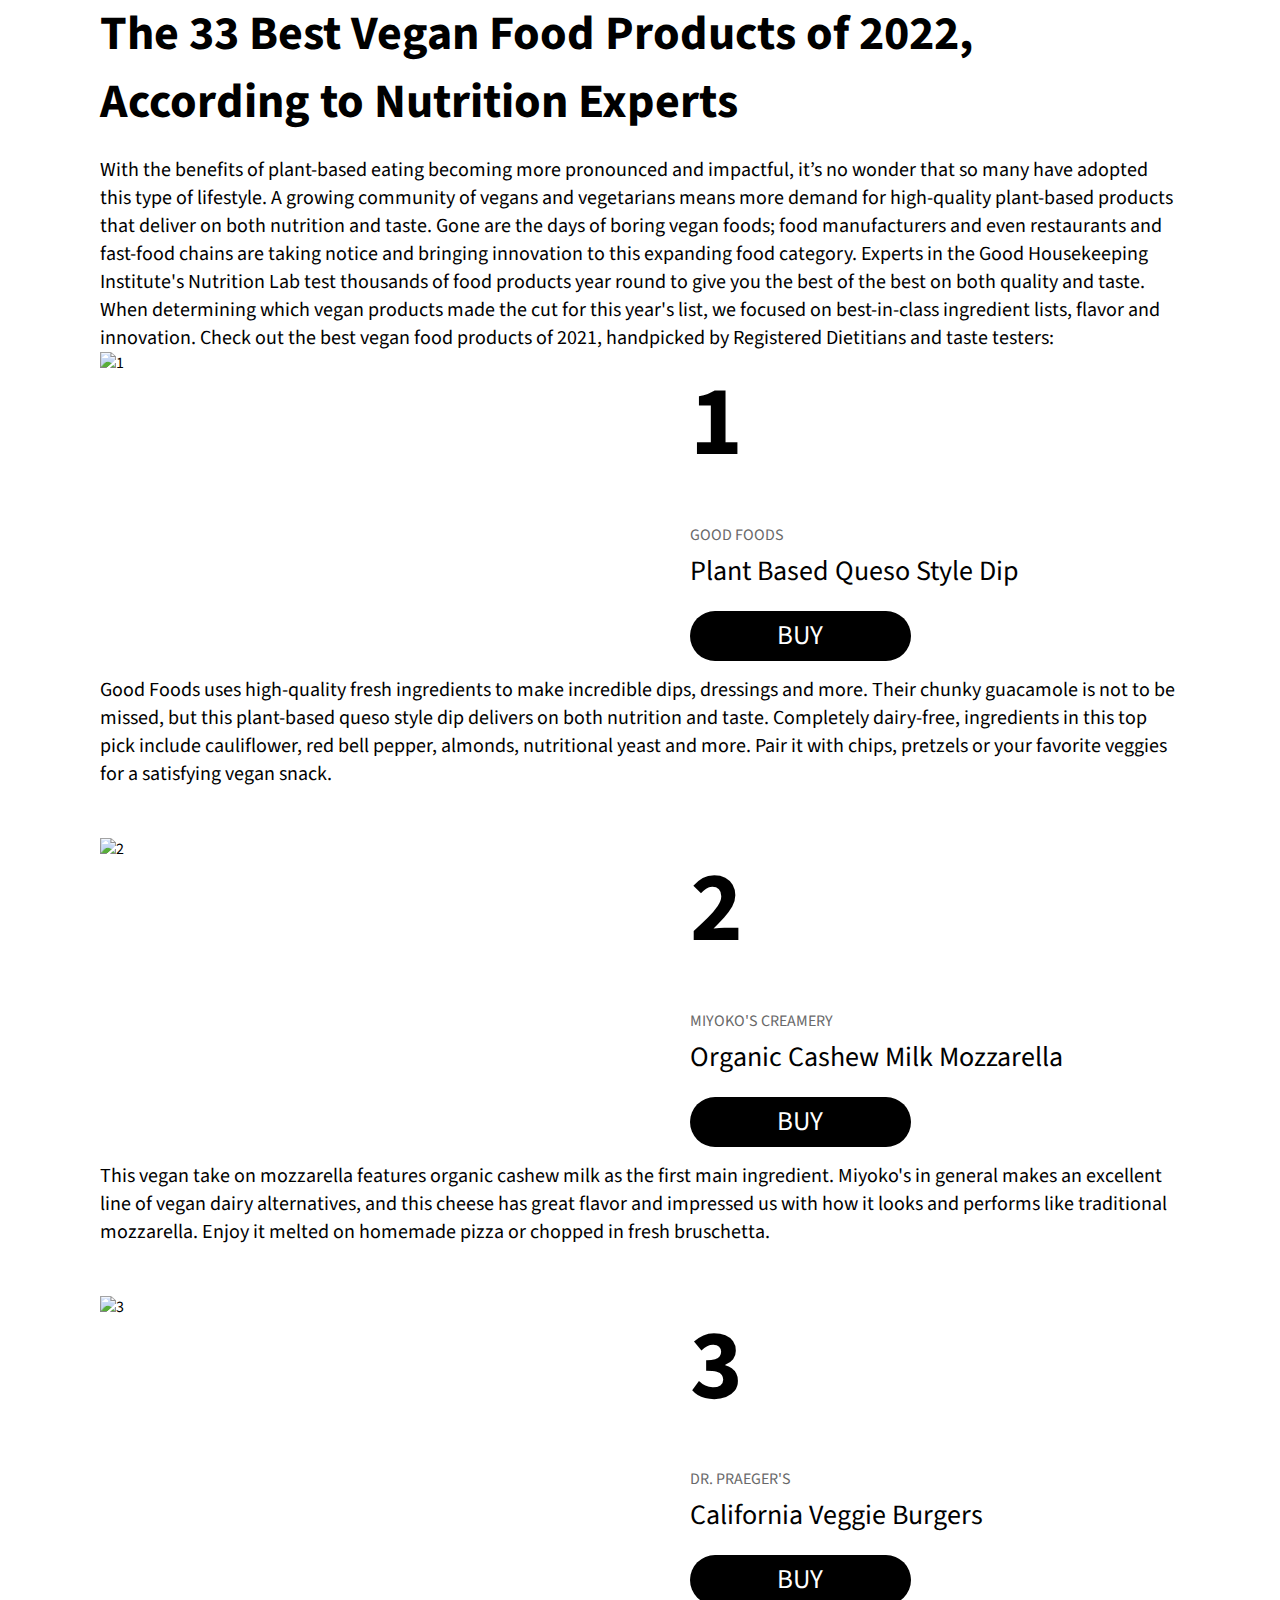
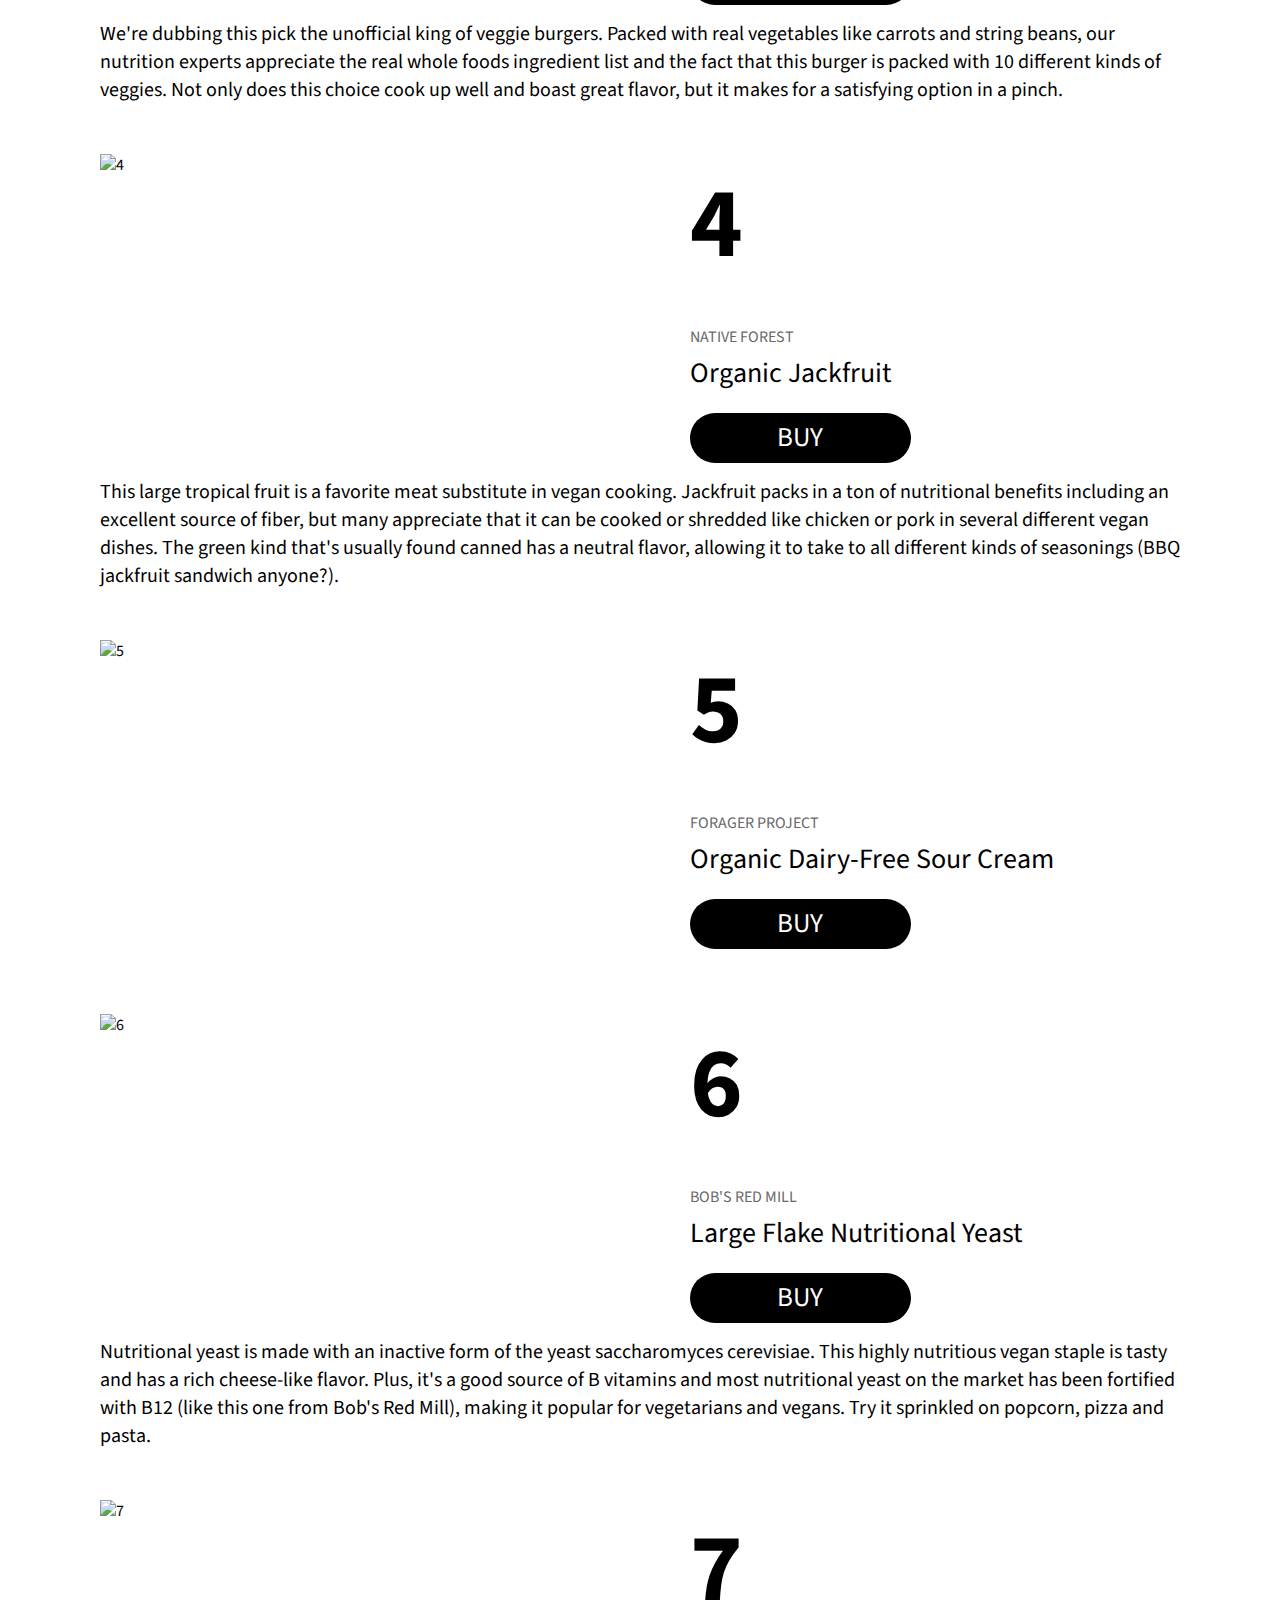
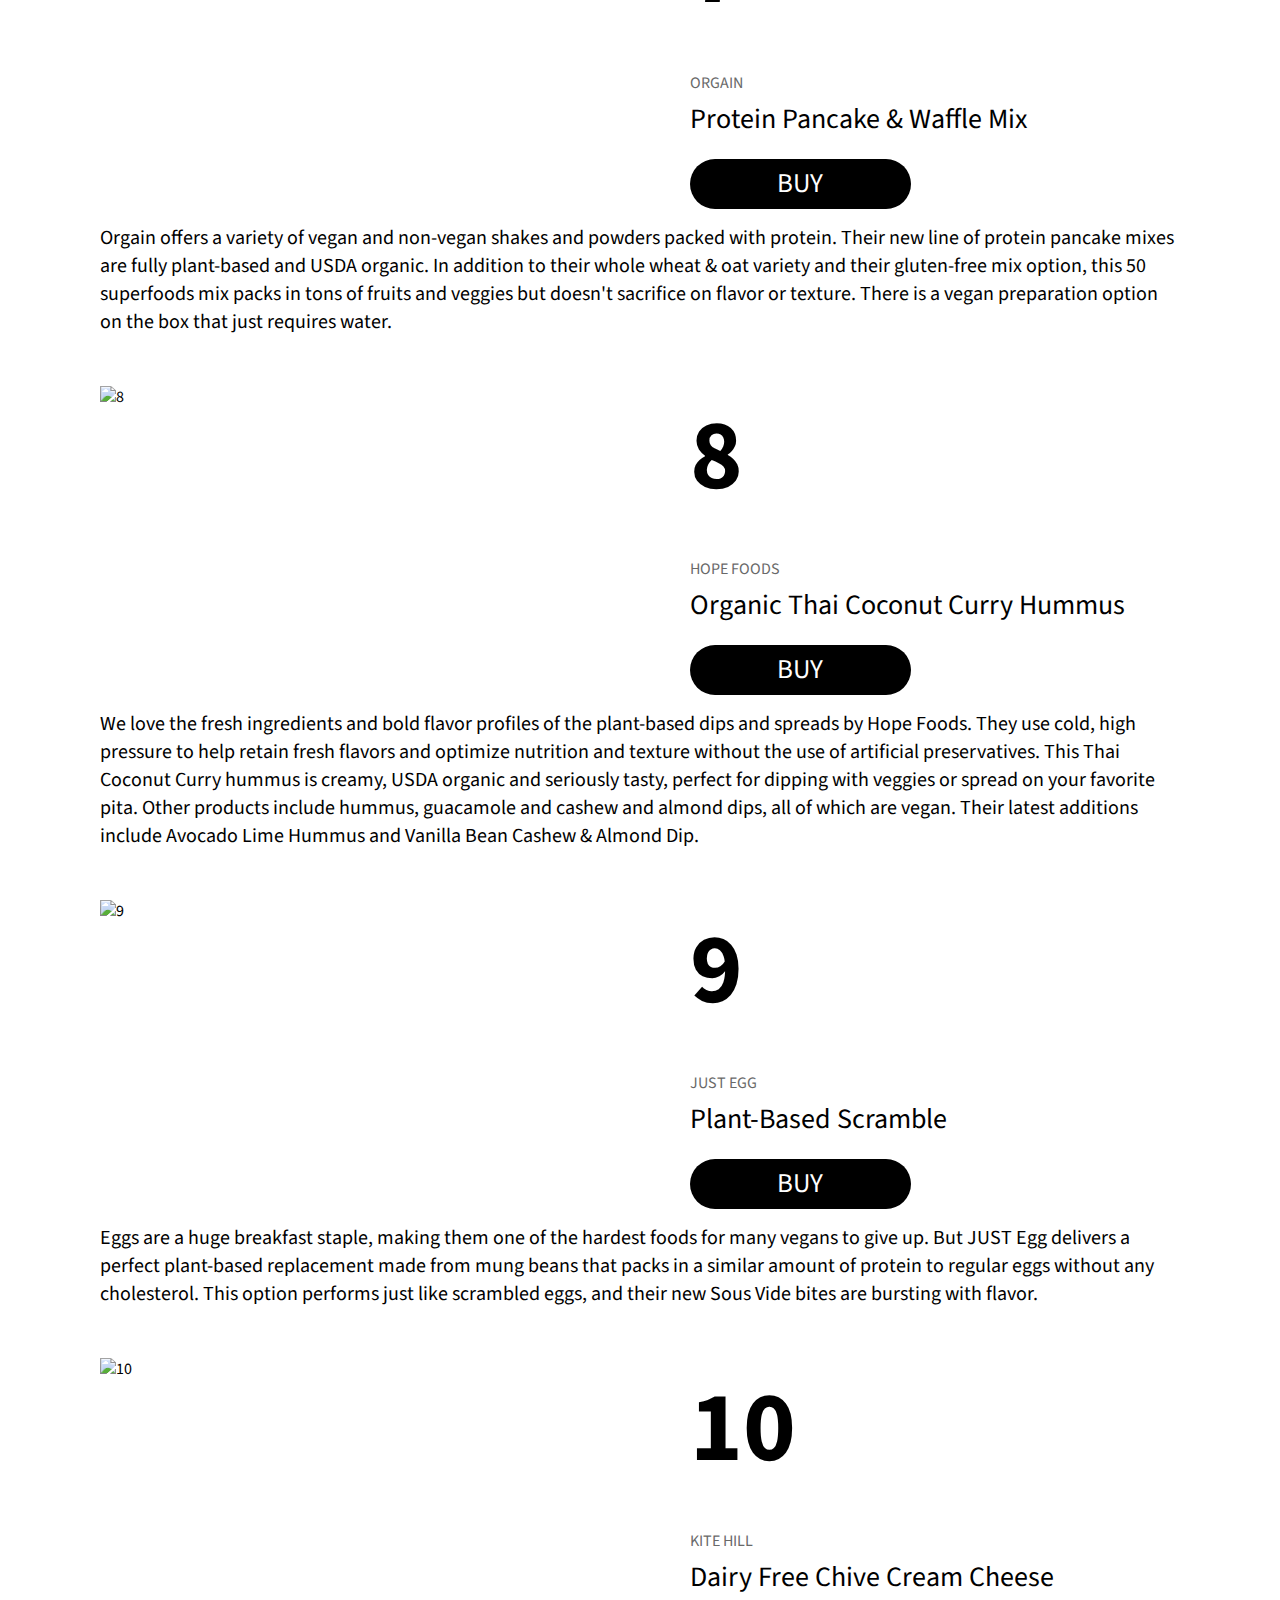
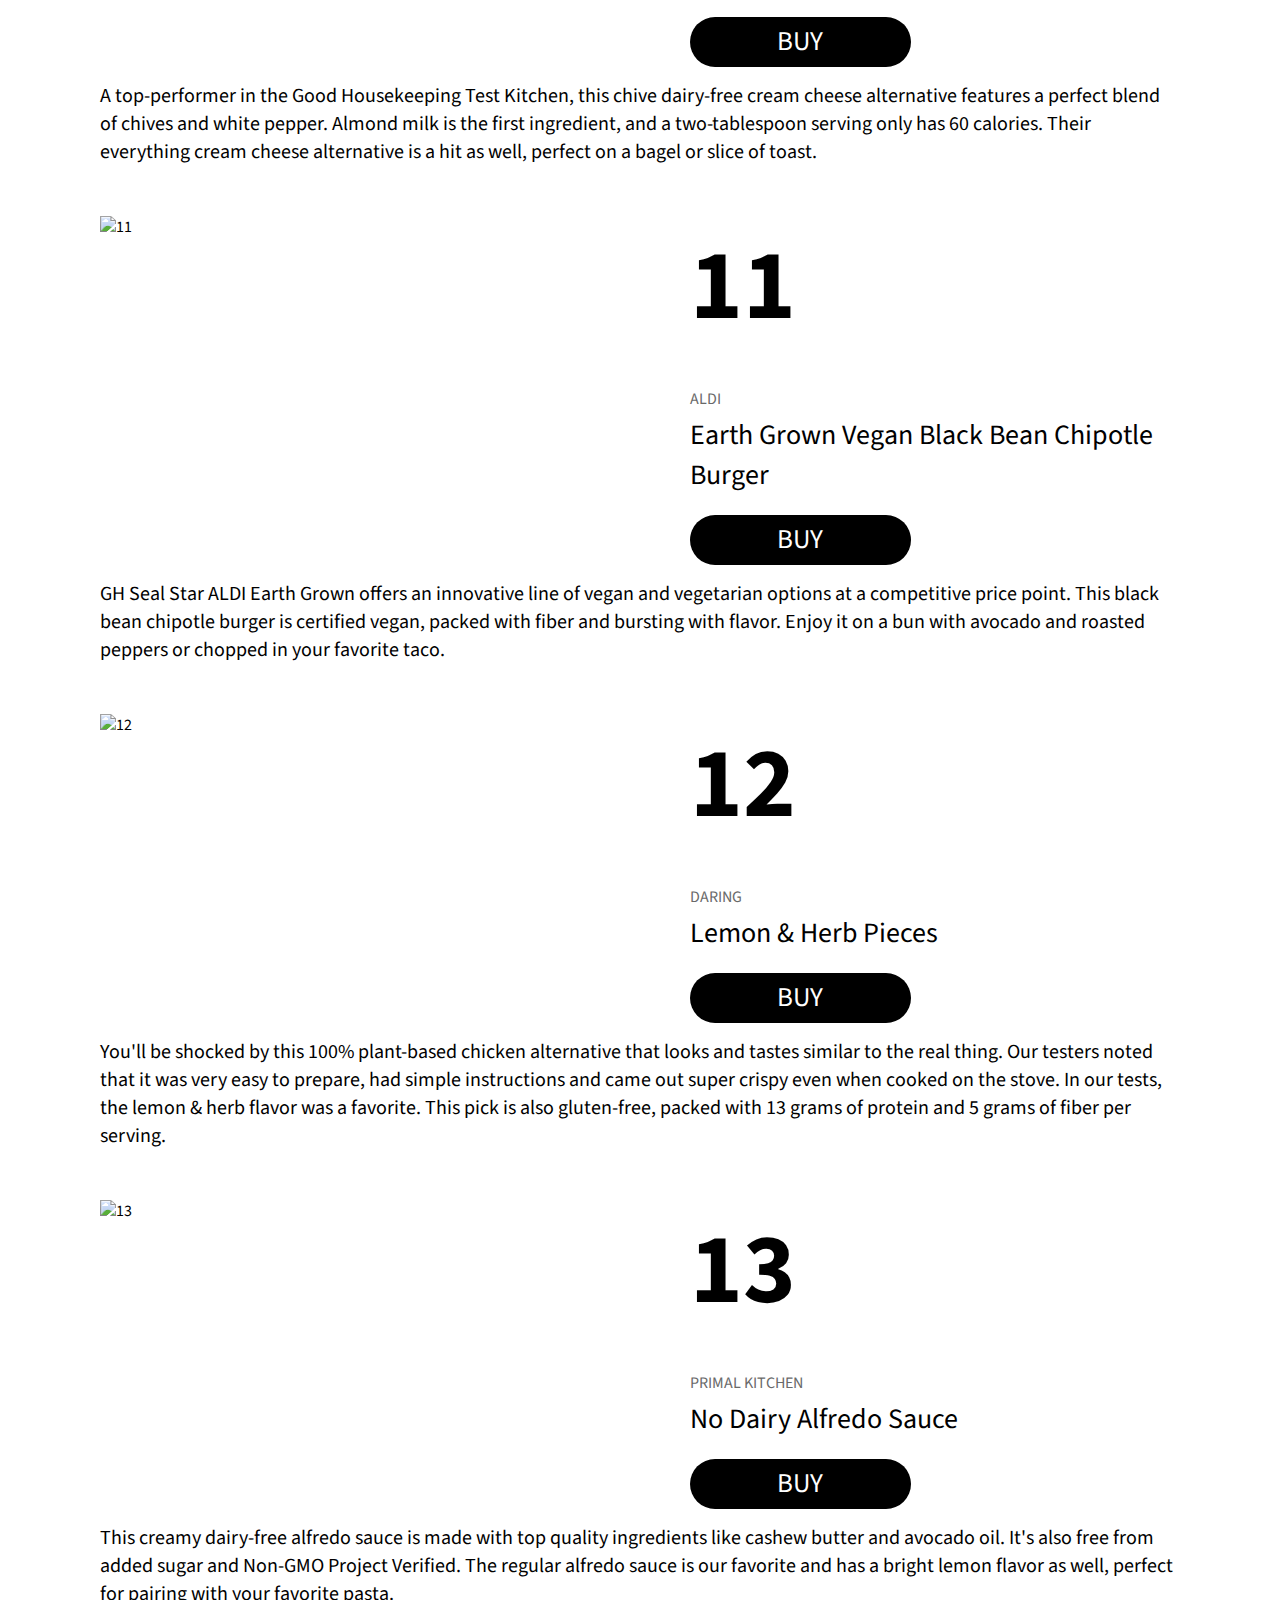
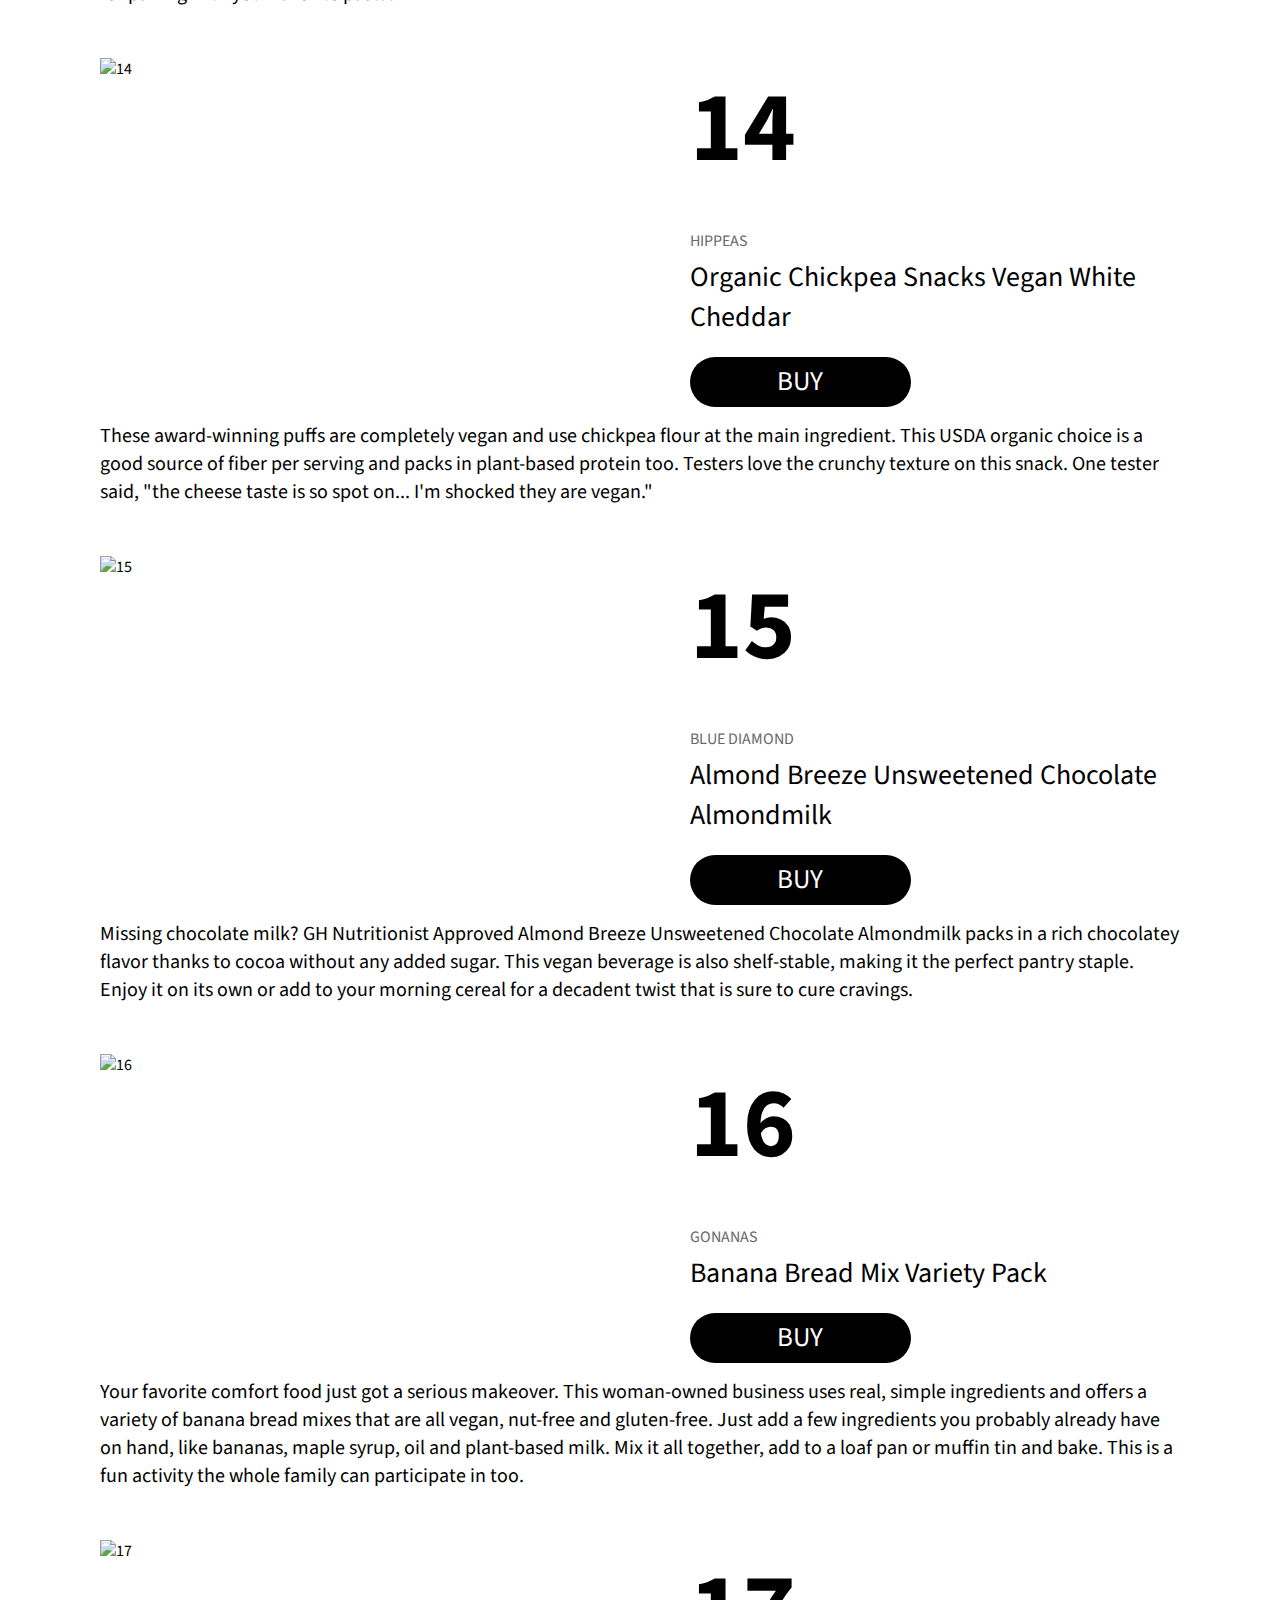
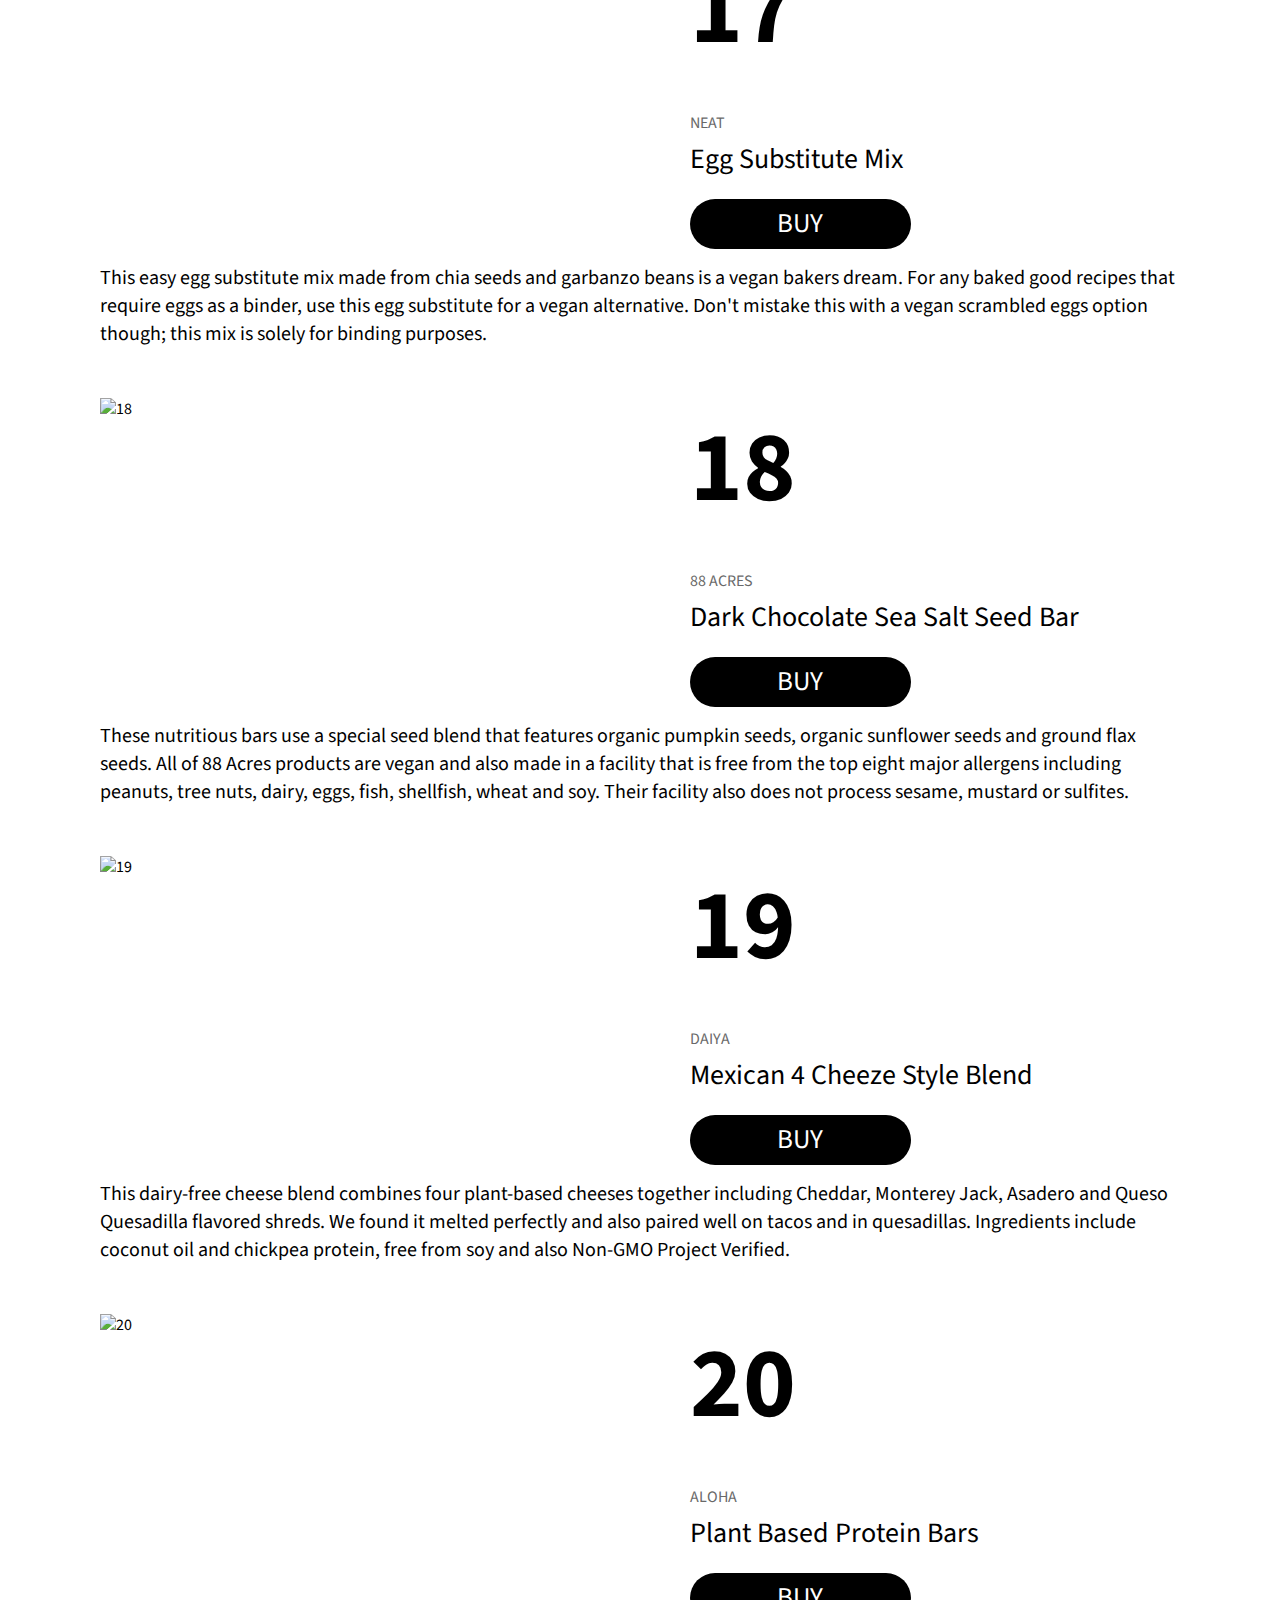
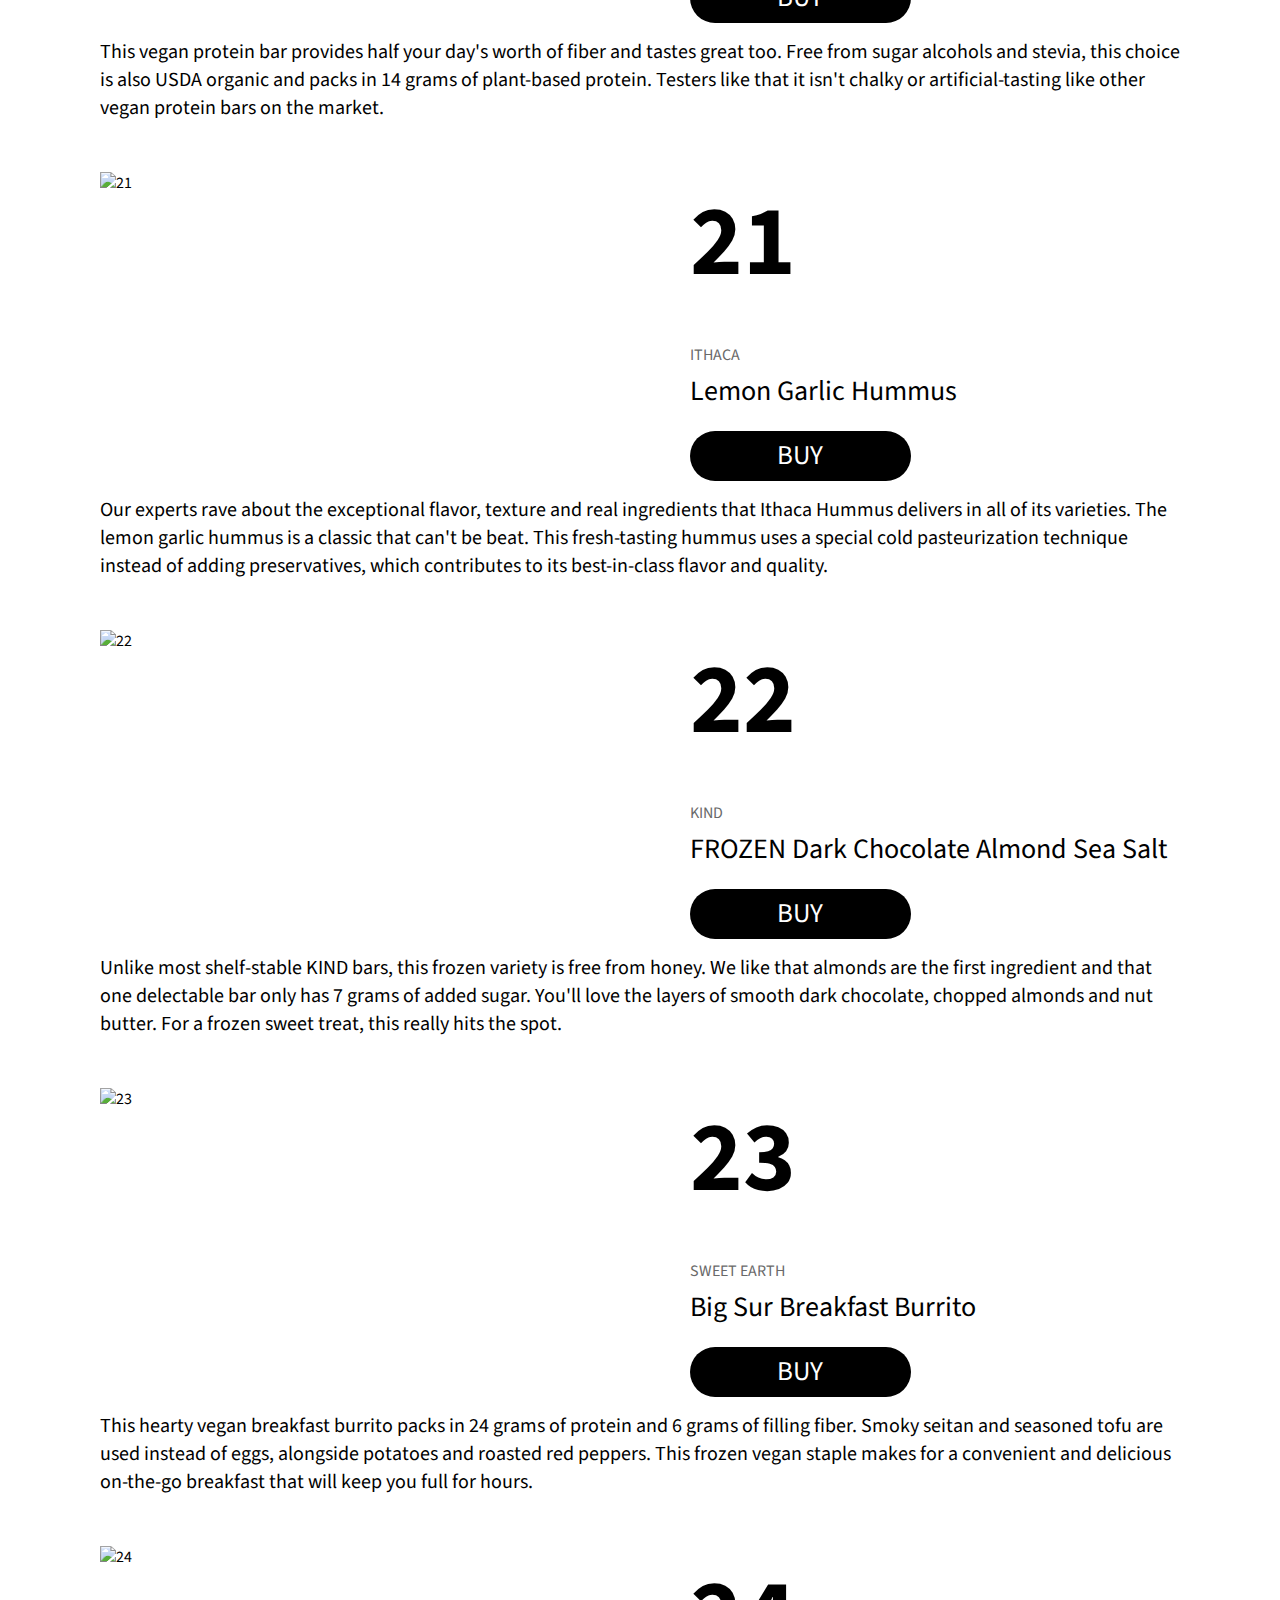
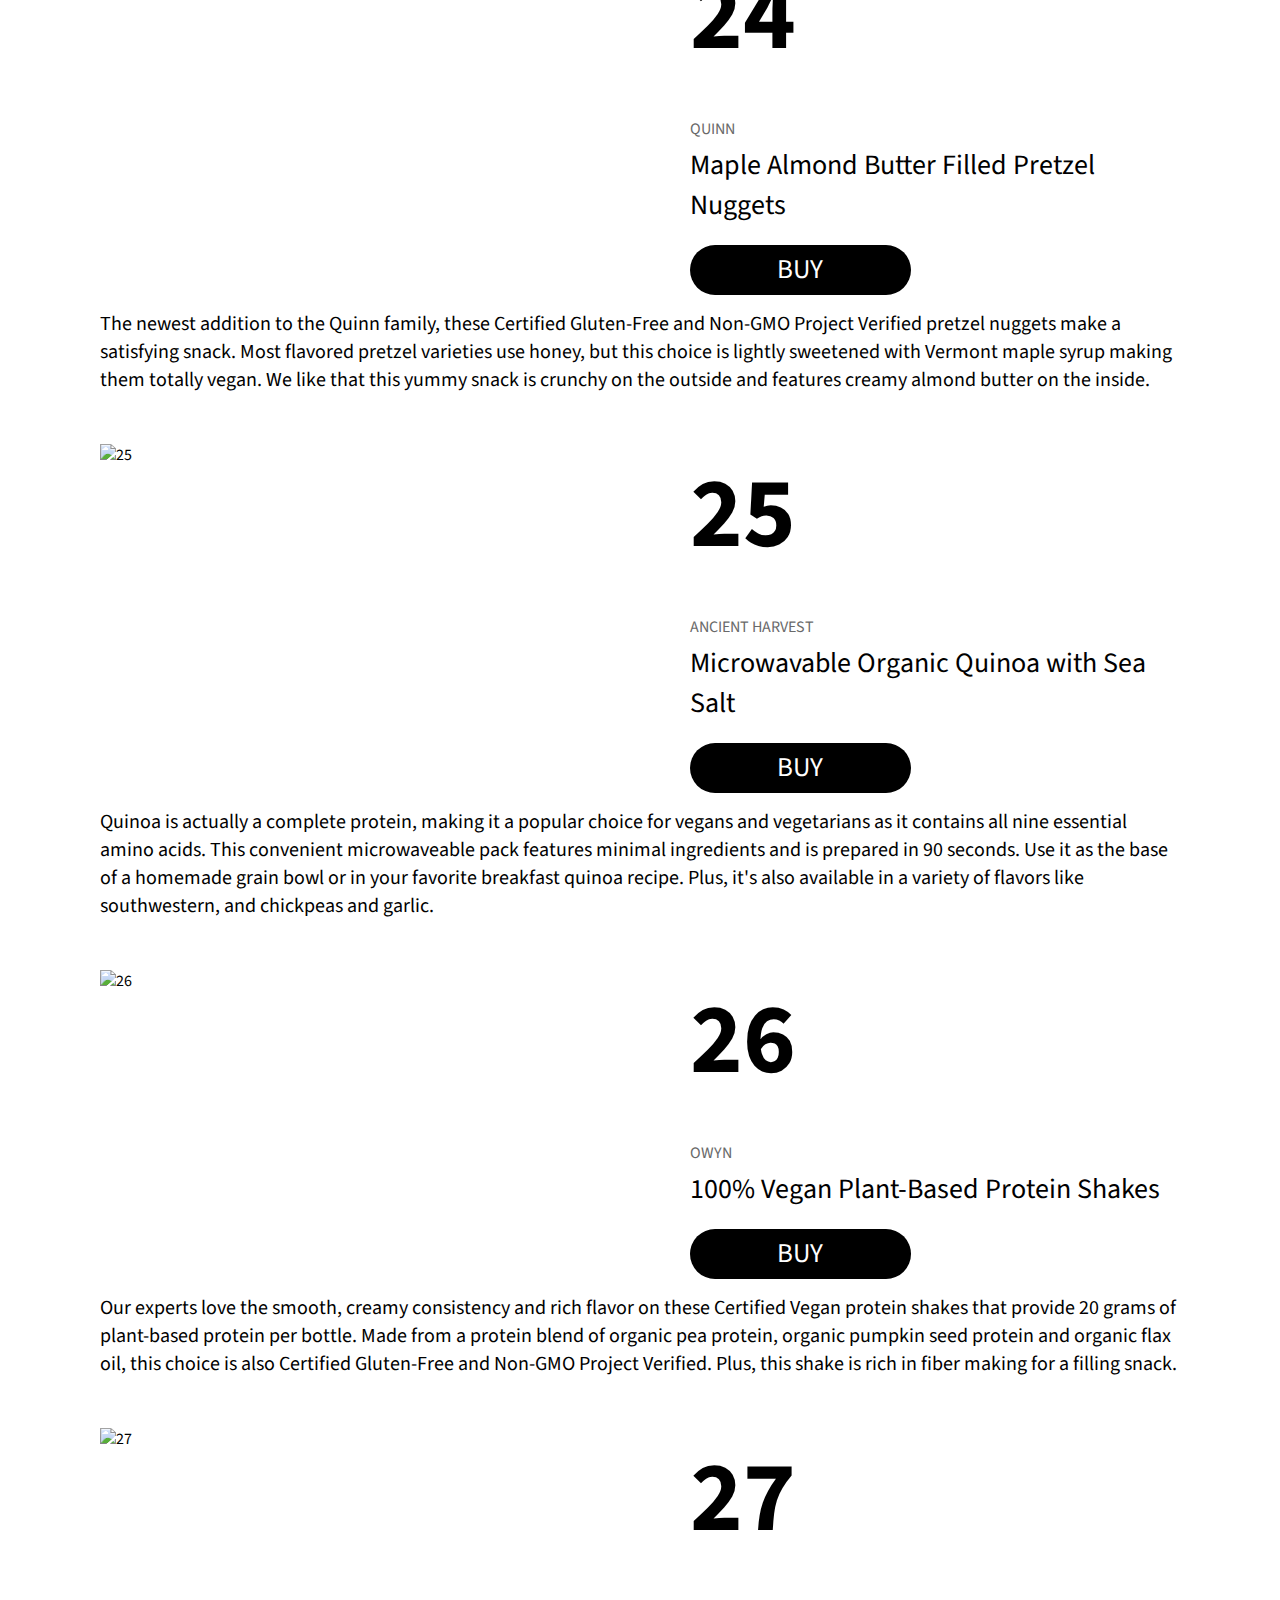
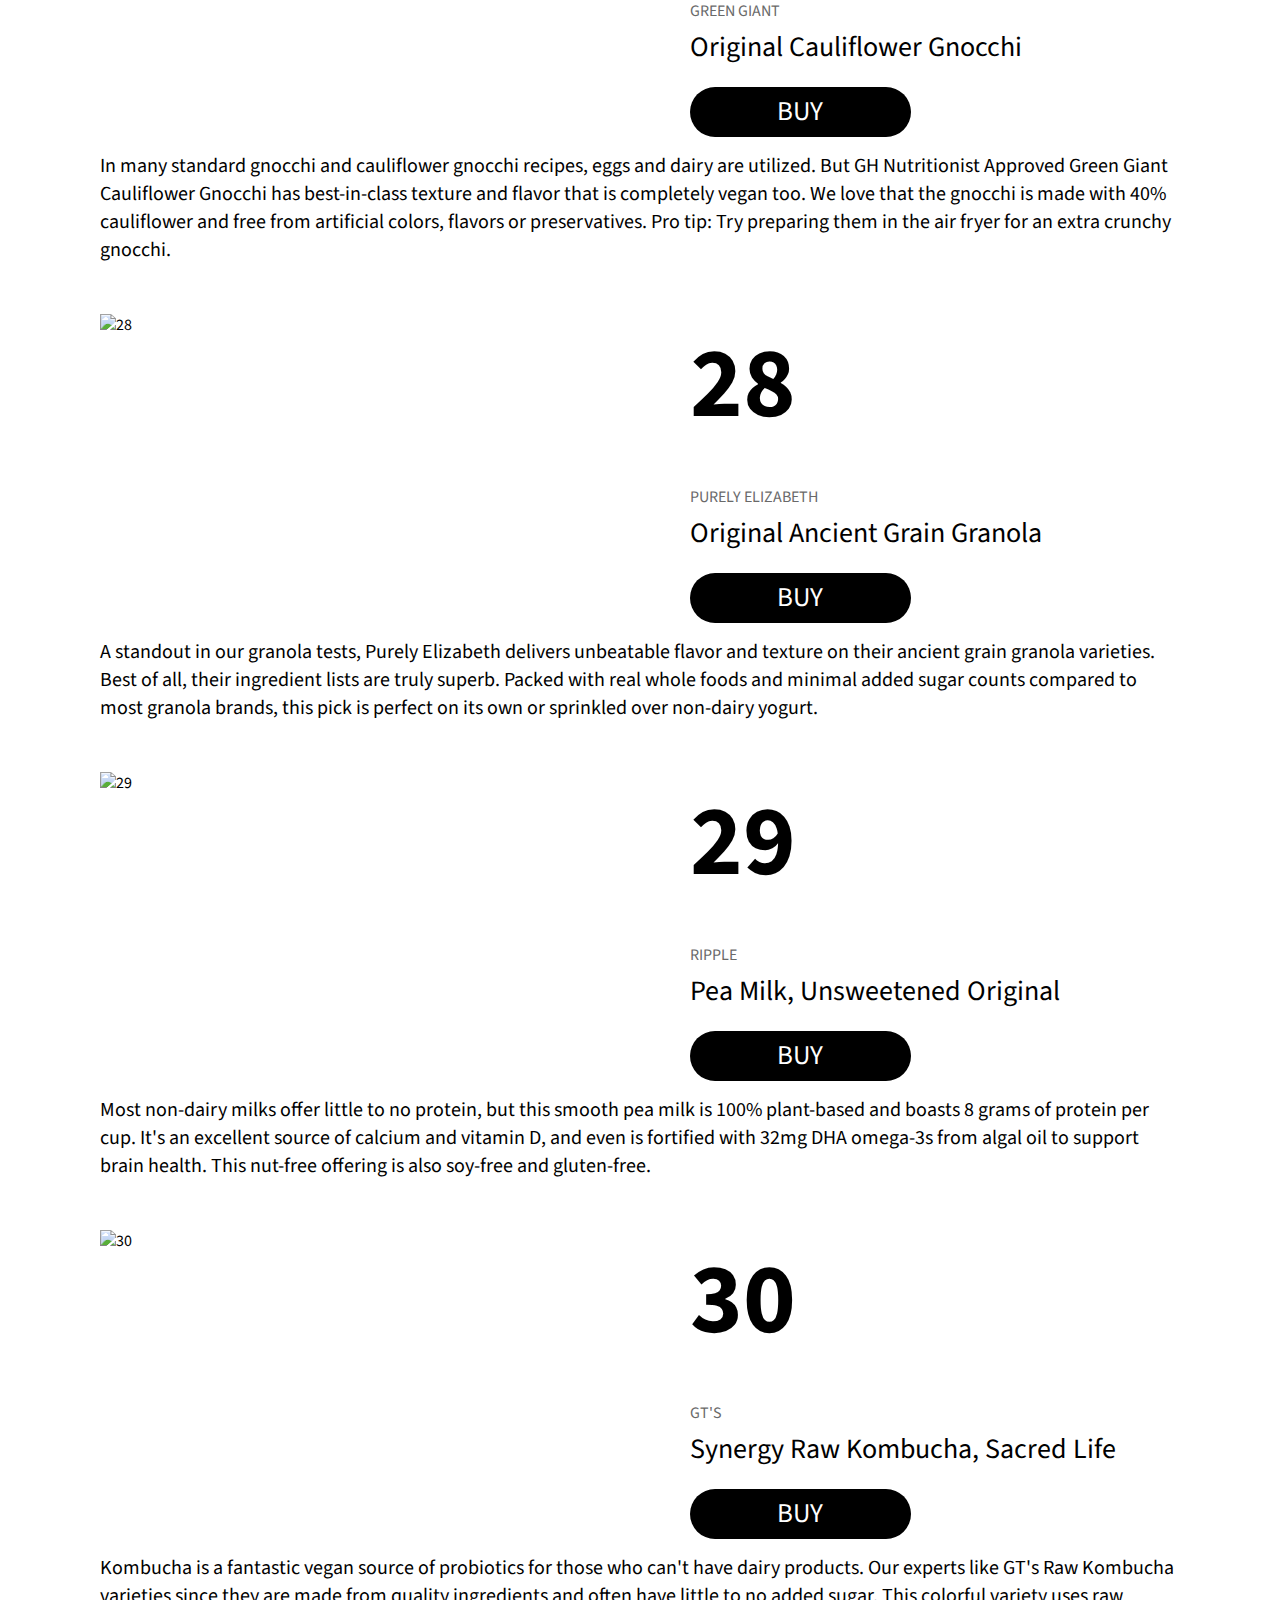
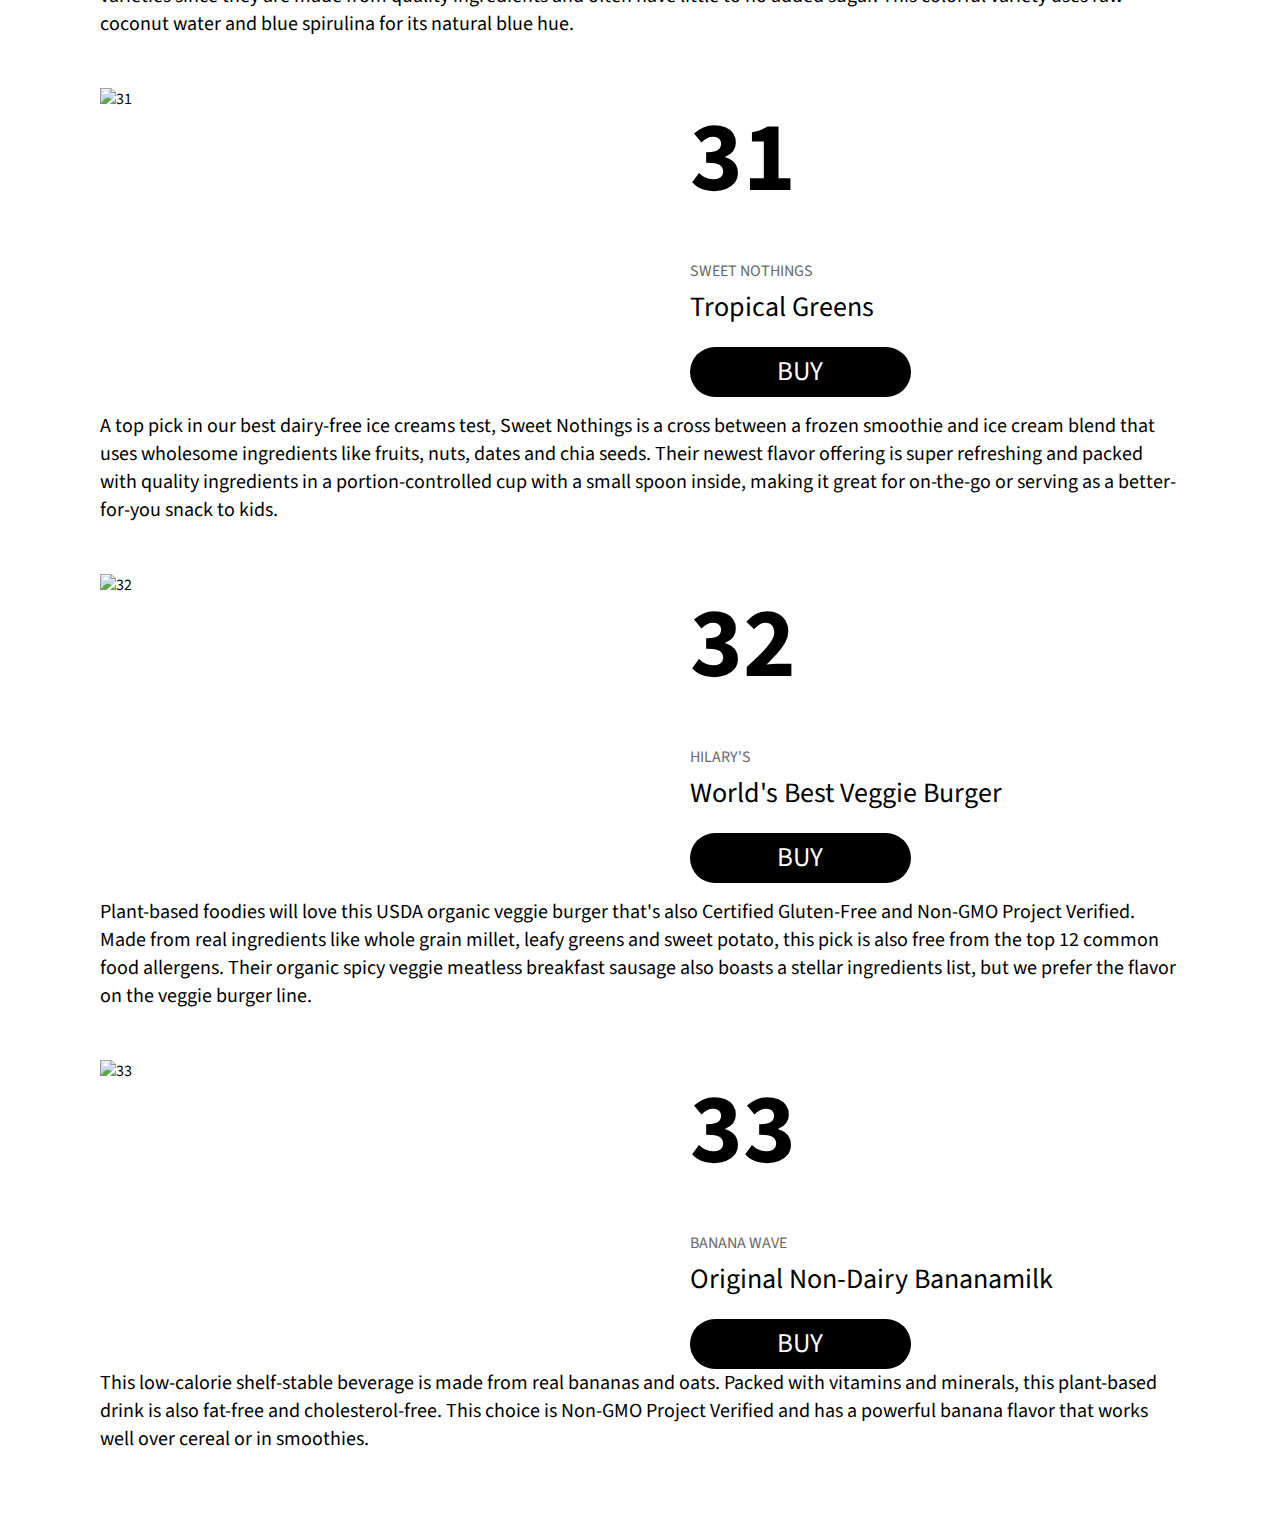
==== index.html @ 449fad14 "Add files via upload" ====
<!DOCTYPE html>
<html lang="en">
<head>
    <meta charset="UTF-8">
    <title>33 Best Vegan Food Products</title>
    <link rel="stylesheet" href="style.css">
</head>
<body>
<div class="wrapper">
    <h1 class="header">The 33 Best Vegan Food Products of 2022, According to Nutrition Experts</h1>
    <p class="introduction">With the benefits of plant-based eating becoming more pronounced and impactful, it’s no wonder that so many have adopted this type of lifestyle. A growing community of vegans and vegetarians means more demand for high-quality plant-based products that deliver on both nutrition and taste. Gone are the days of boring vegan foods; food manufacturers and even restaurants and fast-food chains are taking notice and bringing innovation to this expanding food category. Experts in the Good Housekeeping Institute's Nutrition Lab test thousands of food products year round to give you the best of the best on both quality and taste. When determining which vegan products made the cut for this year's list, we focused on best-in-class ingredient lists, flavor and innovation. Check out the best vegan food products of 2021, handpicked by Registered Dietitians and taste testers:</p>
    <div class="product_card">
        <div class="basic_info">
            <img src="img/1.jpg" alt="1" class="product_img">
            <div class="product_text"><div class="product_num">1</div>
            <div class="product_manufacturer">GOOD FOODS</div>
            <div class="product_name">Plant Based Queso Style Dip</div>
            <div class="buy_product_button">Buy</div>
            </div>
            </div>
        <div class="product_description">Good Foods uses high-quality fresh ingredients to make incredible dips, dressings and more. Their chunky guacamole is not to be missed, but this plant-based queso style dip delivers on both nutrition and taste. Completely dairy-free, ingredients in this top pick include cauliflower, red bell pepper, almonds, nutritional yeast and more. Pair it with chips, pretzels or your favorite veggies for a satisfying vegan snack.</div>
    </div>
    <div class="product_card">
        <div class="basic_info">
            <img src="img/2.png" alt="2" class="product_img">
            <div class="product_text"><div class="product_num">2</div>
                <div class="product_manufacturer">MIYOKO'S CREAMERY</div>
            <div class="product_name">Organic Cashew Milk Mozzarella</div>
            <div class="buy_product_button">BUY</div>
            </div>
            </div>
        <div class="product_description">This vegan take on mozzarella features organic cashew milk as the first main ingredient. Miyoko's in general makes an excellent line of vegan dairy alternatives, and this cheese has great flavor and impressed us with how it looks and performs like traditional mozzarella. Enjoy it melted on homemade pizza or chopped in fresh bruschetta. </div>
    </div>
    <div class="product_card">
        <div class="basic_info">
            <img src="img/3.jpg" alt="3" class="product_img">
            <div class="product_text"><div class="product_num">3</div>
            <div class="product_manufacturer">DR. PRAEGER'S</div>
            <div class="product_name">California Veggie Burgers</div>
            <div class="buy_product_button">buy</div>
            </div>
            </div>
        <div class="product_description">We're dubbing this pick the unofficial king of veggie burgers. Packed with real vegetables like carrots and string beans, our nutrition experts appreciate the real whole foods ingredient list and the fact that this burger is packed with 10 different kinds of veggies. Not only does this choice cook up well and boast great flavor, but it makes for a satisfying option in a pinch.</div>
    </div>
    <div class="product_card">
        <div class="basic_info">
            <img src="img/4.png" alt="4" class="product_img">
            <div class="product_text"><div class="product_num">4</div>
            <div class="product_manufacturer">NATIVE FOREST</div>
            <div class="product_name">Organic Jackfruit</div>
            <div class="buy_product_button">buy</div>
            </div>
            </div>
        <div class="product_description">This large tropical fruit is a favorite meat substitute in vegan cooking. Jackfruit packs in a ton of nutritional benefits including an excellent source of fiber, but many appreciate that it can be cooked or shredded like chicken or pork in several different vegan dishes. The green kind that's usually found canned has a neutral flavor, allowing it to take to all different kinds of seasonings (BBQ jackfruit sandwich anyone?).</div>
    </div>
    <div class="product_card">
        <div class="basic_info">
            <img src="img/5.jpg" alt="5" class="product_img">
            <div class="product_text"><div class="product_num">5</div>
            <div class="product_manufacturer">FORAGER PROJECT</div>
            <div class="product_name">Organic Dairy-Free Sour Cream</div>
            <div class="buy_product_button">buy</div>
            </div>
            </div>
        <div class="product_description"></div>
    </div>
    <div class="product_card">
        <div class="basic_info">
            <img src="img/6.jpg" alt="6" class="product_img">
            <div class="product_text"><div class="product_num">6</div>
            <div class="product_manufacturer">BOB'S RED MILL</div>
            <div class="product_name">Large Flake Nutritional Yeast</div>
            <div class="buy_product_button">buy</div>
            </div>
            </div>
        <div class="product_description">Nutritional yeast is made with an inactive form of the yeast saccharomyces cerevisiae. This highly nutritious vegan staple is tasty and has a rich cheese-like flavor. Plus, it's a good source of B vitamins and most nutritional yeast on the market has been fortified with B12 (like this one from Bob's Red Mill), making it popular for vegetarians and vegans. Try it sprinkled on popcorn, pizza and pasta.

        </div>
    </div>
    <div class="product_card">
        <div class="basic_info">
            <img src="img/7.jpg" alt="7" class="product_img">
            <div class="product_text"><div class="product_num">7</div>
            <div class="product_manufacturer">ORGAIN</div>
            <div class="product_name">Protein Pancake & Waffle Mix</div>
            <div class="buy_product_button">buy</div>
            </div>
            </div>
        <div class="product_description">Orgain offers a variety of vegan and non-vegan shakes and powders packed with protein. Their new line of protein pancake mixes are fully plant-based and USDA organic. In addition to their whole wheat & oat variety and their gluten-free mix option, this 50 superfoods mix packs in tons of fruits and veggies but doesn't sacrifice on flavor or texture. There is a vegan preparation option on the box that just requires water.
        </div>
    </div>
    <div class="product_card">
        <div class="basic_info">
            <img src="img/8.jpg" alt="8" class="product_img">
            <div class="product_text"><div class="product_num">8</div>
            <div class="product_manufacturer">HOPE FOODS</div>
            <div class="product_name">Organic Thai Coconut Curry Hummus</div>
            <div class="buy_product_button">buy</div>
            </div>
            </div>
        <div class="product_description">We love the fresh ingredients and bold flavor profiles of the plant-based dips and spreads by Hope Foods. They use cold, high pressure to help retain fresh flavors and optimize nutrition and texture without the use of artificial preservatives. This Thai Coconut Curry hummus is creamy, USDA organic and seriously tasty, perfect for dipping with veggies or spread on your favorite pita. Other products include hummus, guacamole and cashew and almond dips, all of which are vegan. Their latest additions include Avocado Lime Hummus and Vanilla Bean Cashew & Almond Dip.
        </div>
    </div>
    <div class="product_card">
        <div class="basic_info">
            <img src="img/9.png" alt="9" class="product_img">
            <div class="product_text"><div class="product_num">9</div>
            <div class="product_manufacturer">JUST EGG</div>
            <div class="product_name">Plant-Based Scramble</div>
            <div class="buy_product_button">buy</div>
            </div>
            </div>
        <div class="product_description">Eggs are a huge breakfast staple, making them one of the hardest foods for many vegans to give up. But JUST Egg delivers a perfect plant-based replacement made from mung beans that packs in a similar amount of protein to regular eggs without any cholesterol. This option performs just like scrambled eggs, and their new Sous Vide bites are bursting with flavor.
        </div>
    </div>
    <div class="product_card">
        <div class="basic_info">
            <img src="img/10.png" alt="10" class="product_img">
            <div class="product_text"><div class="product_num">10</div>
            <div class="product_manufacturer">KITE HILL</div>
            <div class="product_name">Dairy Free Chive Cream Cheese</div>
            <div class="buy_product_button">buy</div>
            </div>
            </div>
        <div class="product_description">A top-performer in the Good Housekeeping Test Kitchen, this chive dairy-free cream cheese alternative features a perfect blend of chives and white pepper. Almond milk is the first ingredient, and a two-tablespoon serving only has 60 calories. Their everything cream cheese alternative is a hit as well, perfect on a bagel or slice of toast.
        </div>
    </div>
    <div class="product_card">
        <div class="basic_info">
            <img src="img/11.png" alt="11" class="product_img">
            <div class="product_text"><div class="product_num">11</div>
            <div class="product_manufacturer">ALDI</div>
            <div class="product_name">Earth Grown Vegan Black Bean Chipotle Burger</div>
            <div class="buy_product_button">buy</div>
            </div>
            </div>
        <div class="product_description">GH Seal Star ALDI Earth Grown offers an innovative line of vegan and vegetarian options at a competitive price point. This black bean chipotle burger is certified vegan, packed with fiber and bursting with flavor. Enjoy it on a bun with avocado and roasted peppers or chopped in your favorite taco.
        </div>
    </div>
    <div class="product_card">
        <div class="basic_info">
            <img src="img/12.jpg" alt="12" class="product_img">
            <div class="product_text"><div class="product_num">12</div>
            <div class="product_manufacturer">DARING</div>
            <div class="product_name">Lemon & Herb Pieces</div>
            <div class="buy_product_button">buy</div>
            </div>
            </div>
        <div class="product_description">You'll be shocked by this 100% plant-based chicken alternative that looks and tastes similar to the real thing. Our testers noted that it was very easy to prepare, had simple instructions and came out super crispy even when cooked on the stove. In our tests, the lemon & herb flavor was a favorite. This pick is also gluten-free, packed with 13 grams of protein and 5 grams of fiber per serving.
        </div>
    </div>
    <div class="product_card">
        <div class="basic_info">
            <img src="img/13.png" alt="13" class="product_img">
            <div class="product_text"><div class="product_num">13</div>
            <div class="product_manufacturer">PRIMAL KITCHEN</div>
            <div class="product_name">No Dairy Alfredo Sauce</div>
            <div class="buy_product_button">buy</div>
            </div>
            </div>
        <div class="product_description">This creamy dairy-free alfredo sauce is made with top quality ingredients like cashew butter and avocado oil. It's also free from added sugar and Non-GMO Project Verified. The regular alfredo sauce is our favorite and has a bright lemon flavor as well, perfect for pairing with your favorite pasta.
        </div>
    </div>
    <div class="product_card">
        <div class="basic_info">
            <img src="img/14.jpg" alt="14" class="product_img">
            <div class="product_text"><div class="product_num">14</div>
            <div class="product_manufacturer">HIPPEAS</div>
            <div class="product_name">Organic Chickpea Snacks Vegan White Cheddar</div>
            <div class="buy_product_button">buy</div>
            </div>
            </div>
        <div class="product_description">These award-winning puffs are completely vegan and use chickpea flour at the main ingredient. This USDA organic choice is a good source of fiber per serving and packs in plant-based protein too. Testers love the crunchy texture on this snack. One tester said, "the cheese taste is so spot on... I'm shocked they are vegan."
        </div>
    </div>
    <div class="product_card">
        <div class="basic_info">
            <img src="img/15.jpg" alt="15" class="product_img">
            <div class="product_text"><div class="product_num">15</div>
            <div class="product_manufacturer">BLUE DIAMOND</div>
            <div class="product_name">Almond Breeze Unsweetened Chocolate Almondmilk</div>
            <div class="buy_product_button">buy</div>
            </div>
            </div>
        <div class="product_description">Missing chocolate milk? GH Nutritionist Approved Almond Breeze Unsweetened Chocolate Almondmilk packs in a rich chocolatey flavor thanks to cocoa without any added sugar. This vegan beverage is also shelf-stable, making it the perfect pantry staple. Enjoy it on its own or add to your morning cereal for a decadent twist that is sure to cure cravings.
        </div>
    </div>
    <div class="product_card">
        <div class="basic_info">
            <img src="img/16.png" alt="16" class="product_img">
            <div class="product_text"><div class="product_num">16</div>
            <div class="product_manufacturer">GONANAS</div>
            <div class="product_name">Banana Bread Mix Variety Pack</div>
            <div class="buy_product_button">buy</div>
            </div>
            </div>
        <div class="product_description">Your favorite comfort food just got a serious makeover. This woman-owned business uses real, simple ingredients and offers a variety of banana bread mixes that are all vegan, nut-free and gluten-free. Just add a few ingredients you probably already have on hand, like bananas, maple syrup, oil and plant-based milk. Mix it all together, add to a loaf pan or muffin tin and bake. This is a fun activity the whole family can participate in too.
        </div>
    </div>
    <div class="product_card">
        <div class="basic_info">
            <img src="img/17.jpg" alt="17" class="product_img">
            <div class="product_text"><div class="product_num">17</div>
            <div class="product_manufacturer">NEAT</div>
            <div class="product_name">Egg Substitute Mix</div>
            <div class="buy_product_button">buy</div>
            </div>
            </div>
        <div class="product_description">This easy egg substitute mix made from chia seeds and garbanzo beans is a vegan bakers dream. For any baked good recipes that require eggs as a binder, use this egg substitute for a vegan alternative. Don't mistake this with a vegan scrambled eggs option though; this mix is solely for binding purposes.
        </div>
    </div>
    <div class="product_card">
        <div class="basic_info">
            <img src="img/18.jpg" alt="18" class="product_img">
            <div class="product_text"><div class="product_num">18</div>
            <div class="product_manufacturer">88 ACRES</div>
            <div class="product_name">Dark Chocolate Sea Salt Seed Bar</div>
            <div class="buy_product_button">buy</div>
            </div>
            </div>
        <div class="product_description">These nutritious bars use a special seed blend that features organic pumpkin seeds, organic sunflower seeds and ground flax seeds. All of 88 Acres products are vegan and also made in a facility that is free from the top eight major allergens including peanuts, tree nuts, dairy, eggs, fish, shellfish, wheat and soy. Their facility also does not process sesame, mustard or sulfites.
        </div>
    </div>
    <div class="product_card">
        <div class="basic_info">
            <img src="img/19.png" alt="19" class="product_img">
            <div class="product_text"><div class="product_num">19</div>
            <div class="product_manufacturer">DAIYA</div>
            <div class="product_name">Mexican 4 Cheeze Style Blend</div>
            <div class="buy_product_button">buy</div>
            </div>
            </div>
        <div class="product_description">This dairy-free cheese blend combines four plant-based cheeses together including Cheddar, Monterey Jack, Asadero and Queso Quesadilla flavored shreds. We found it melted perfectly and also paired well on tacos and in quesadillas. Ingredients include coconut oil and chickpea protein, free from soy and also Non-GMO Project Verified.
        </div>
    </div>
    <div class="product_card">
        <div class="basic_info">
            <img src="img/20.jpg" alt="20" class="product_img">
            <div class="product_text"><div class="product_num">20</div>
            <div class="product_manufacturer">ALOHA</div>
            <div class="product_name">Plant Based Protein Bars</div>
            <div class="buy_product_button">buy</div>
            </div>
            </div>
        <div class="product_description">This vegan protein bar provides half your day's worth of fiber and tastes great too. Free from sugar alcohols and stevia, this choice is also USDA organic and packs in 14 grams of plant-based protein. Testers like that it isn't chalky or artificial-tasting like other vegan protein bars on the market.
        </div>
    </div>
    <div class="product_card">
        <div class="basic_info">
            <img src="img/21.png" alt="21" class="product_img">
            <div class="product_text"><div class="product_num">21</div>
            <div class="product_manufacturer">ITHACA</div>
            <div class="product_name">Lemon Garlic Hummus</div>
            <div class="buy_product_button">buy</div>
            </div>
            </div>
        <div class="product_description">Our experts rave about the exceptional flavor, texture and real ingredients that Ithaca Hummus delivers in all of its varieties. The lemon garlic hummus is a classic that can't be beat. This fresh-tasting hummus uses a special cold pasteurization technique instead of adding preservatives, which contributes to its best-in-class flavor and quality.
        </div>
    </div>
    <div class="product_card">
        <div class="basic_info">
            <img src="img/22.png" alt="22" class="product_img">
            <div class="product_text"><div class="product_num">22</div>
            <div class="product_manufacturer">KIND</div>
            <div class="product_name">FROZEN Dark Chocolate Almond Sea Salt</div>
            <div class="buy_product_button">buy</div>
            </div>
            </div>
        <div class="product_description">Unlike most shelf-stable KIND bars, this frozen variety is free from honey. We like that almonds are the first ingredient and that one delectable bar only has 7 grams of added sugar. You'll love the layers of smooth dark chocolate, chopped almonds and nut butter. For a frozen sweet treat, this really hits the spot.
        </div>
    </div>
    <div class="product_card">
        <div class="basic_info">
            <img src="img/23.jpg" alt="23" class="product_img">
            <div class="product_text"><div class="product_num">23</div>
            <div class="product_manufacturer">SWEET EARTH</div>
            <div class="product_name">Big Sur Breakfast Burrito</div>
            <div class="buy_product_button">buy</div>
            </div>
            </div>
        <div class="product_description">This hearty vegan breakfast burrito packs in 24 grams of protein and 6 grams of filling fiber. Smoky seitan and seasoned tofu are used instead of eggs, alongside potatoes and roasted red peppers. This frozen vegan staple makes for a convenient and delicious on-the-go breakfast that will keep you full for hours.
        </div>
    </div>
    <div class="product_card">
        <div class="basic_info">
            <img src="img/24.png" alt="24" class="product_img">
            <div class="product_text"><div class="product_num">24</div>
            <div class="product_manufacturer">QUINN</div>
            <div class="product_name">Maple Almond Butter Filled Pretzel Nuggets</div>
            <div class="buy_product_button">buy</div>
            </div>
            </div>
        <div class="product_description">The newest addition to the Quinn family, these Certified Gluten-Free and Non-GMO Project Verified pretzel nuggets make a satisfying snack. Most flavored pretzel varieties use honey, but this choice is lightly sweetened with Vermont maple syrup making them totally vegan. We like that this yummy snack is crunchy on the outside and features creamy almond butter on the inside.
        </div>
    </div>
    <div class="product_card">
        <div class="basic_info">
            <img src="img/25.png" alt="25" class="product_img">
            <div class="product_text"><div class="product_num">25</div>
            <div class="product_manufacturer">ANCIENT HARVEST</div>
            <div class="product_name">Microwavable Organic Quinoa with Sea Salt</div>
            <div class="buy_product_button">buy</div>
            </div>
            </div>
        <div class="product_description">Quinoa is actually a complete protein, making it a popular choice for vegans and vegetarians as it contains all nine essential amino acids. This convenient microwaveable pack features minimal ingredients and is prepared in 90 seconds. Use it as the base of a homemade grain bowl or in your favorite breakfast quinoa recipe. Plus, it's also available in a variety of flavors like southwestern, and chickpeas and garlic.
        </div>
    </div>
    <div class="product_card">
        <div class="basic_info">
            <img src="img/26.jpg" alt="26" class="product_img">
            <div class="product_text"><div class="product_num">26</div>
            <div class="product_manufacturer">OWYN</div>
            <div class="product_name">100% Vegan Plant-Based Protein Shakes</div>
            <div class="buy_product_button">buy</div>
            </div>
            </div>
        <div class="product_description">Our experts love the smooth, creamy consistency and rich flavor on these Certified Vegan protein shakes that provide 20 grams of plant-based protein per bottle. Made from a protein blend of organic pea protein, organic pumpkin seed protein and organic flax oil, this choice is also Certified Gluten-Free and Non-GMO Project Verified. Plus, this shake is rich in fiber making for a filling snack.
        </div>
    </div>
    <div class="product_card">
        <div class="basic_info">
            <img src="img/27.jpg" alt="27" class="product_img">
            <div class="product_text"><div class="product_num">27</div>
            <div class="product_manufacturer">GREEN GIANT</div>
            <div class="product_name">Original Cauliflower Gnocchi</div>
            <div class="buy_product_button">buy</div>
            </div>
            </div>
        <div class="product_description">In many standard gnocchi and cauliflower gnocchi recipes, eggs and dairy are utilized. But GH Nutritionist Approved Green Giant Cauliflower Gnocchi has best-in-class texture and flavor that is completely vegan too. We love that the gnocchi is made with 40% cauliflower and free from artificial colors, flavors or preservatives. Pro tip: Try preparing them in the air fryer for an extra crunchy gnocchi.
        </div>
    </div>
    <div class="product_card">
        <div class="basic_info">
            <img src="img/28.jpg" alt="28" class="product_img">
            <div class="product_text"><div class="product_num">28</div>
            <div class="product_manufacturer">PURELY ELIZABETH</div>
            <div class="product_name">Original Ancient Grain Granola</div>
            <div class="buy_product_button">buy</div>
            </div>
            </div>
        <div class="product_description">A standout in our granola tests, Purely Elizabeth delivers unbeatable flavor and texture on their ancient grain granola varieties. Best of all, their ingredient lists are truly superb. Packed with real whole foods and minimal added sugar counts compared to most granola brands, this pick is perfect on its own or sprinkled over non-dairy yogurt.
        </div>
    </div>
    <div class="product_card">
        <div class="basic_info">
            <img src="img/29.jpg" alt="29" class="product_img">
            <div class="product_text"><div class="product_num">29</div>
            <div class="product_manufacturer">RIPPLE</div>
            <div class="product_name">Pea Milk, Unsweetened Original</div>
            <div class="buy_product_button">buy</div>
            </div>
            </div>
        <div class="product_description">Most non-dairy milks offer little to no protein, but this smooth pea milk is 100% plant-based and boasts 8 grams of protein per cup. It's an excellent source of calcium and vitamin D, and even is fortified with 32mg DHA omega-3s from algal oil to support brain health. This nut-free offering is also soy-free and gluten-free.
        </div>
    </div>
    <div class="product_card">
        <div class="basic_info">
            <img src="img/30.png" alt="30" class="product_img">
            <div class="product_text"><div class="product_num">30</div>
            <div class="product_manufacturer">GT'S</div>
            <div class="product_name">Synergy Raw Kombucha, Sacred Life</div>
            <div class="buy_product_button">buy</div>
            </div>
            </div>
        <div class="product_description">Kombucha is a fantastic vegan source of probiotics for those who can't have dairy products. Our experts like GT's Raw Kombucha varieties since they are made from quality ingredients and often have little to no added sugar. This colorful variety uses raw coconut water and blue spirulina for its natural blue hue.
        </div>
    </div>
    <div class="product_card">
        <div class="basic_info">
            <img src="img/31.jpg" alt="31" class="product_img">
            <div class="product_text"><div class="product_num">31</div>
            <div class="product_manufacturer">SWEET NOTHINGS</div>
            <div class="product_name">Tropical Greens</div>
            <div class="buy_product_button">buy</div>
            </div>
            </div>
        <div class="product_description">A top pick in our best dairy-free ice creams test, Sweet Nothings is a cross between a frozen smoothie and ice cream blend that uses wholesome ingredients like fruits, nuts, dates and chia seeds. Their newest flavor offering is super refreshing and packed with quality ingredients in a portion-controlled cup with a small spoon inside, making it great for on-the-go or serving as a better-for-you snack to kids.
        </div>
    </div>
    <div class="product_card">
        <div class="basic_info">
            <img src="img/32.jpg" alt="32" class="product_img">
            <div class="product_text"><div class="product_num">32</div>
            <div class="product_manufacturer">HILARY'S</div>
            <div class="product_name">World's Best Veggie Burger</div>
            <div class="buy_product_button">buy</div>
            </div>
            </div>
        <div class="product_description">Plant-based foodies will love this USDA organic veggie burger that's also Certified Gluten-Free and Non-GMO Project Verified. Made from real ingredients like whole grain millet, leafy greens and sweet potato, this pick is also free from the top 12 common food allergens. Their organic spicy veggie meatless breakfast sausage also boasts a stellar ingredients list, but we prefer the flavor on the veggie burger line.
        </div>
    </div>
    <div class="product_card">
        <div class="basic_info">
            <img src="img/33.png" alt="33" class="product_img">
            <div class="product_text"><div class="product_num">33</div>
            <div class="product_manufacturer">BANANA WAVE</div>
            <div class="product_name">Original Non-Dairy Bananamilk
            </div>
            <div class="buy_product_button">buy</div></div>
        <div class="product_description">This low-calorie shelf-stable beverage is made from real bananas and oats. Packed with vitamins and minerals, this plant-based drink is also fat-free and cholesterol-free. This choice is Non-GMO Project Verified and has a powerful banana flavor that works well over cereal or in smoothies.
        </div>
    </div>
</div>
</body>
</html>
---- style.css ----
@import url('https://fonts.googleapis.com/css2?family=Source+Sans+Pro:wght@400;700&display=swap');
*
{
    margin: 0;
    padding: 0;
    box-sizing: border-box;
}

.wrapper{
    width: 1080px;
    margin: 0 auto;
    font-family: 'Source Sans Pro', sans-serif;
}

.header{
    font-size: 48px;
    padding-bottom: 20px;
}

.introduction{
    font-size: 20px;
}

.product_card{
    display: flex;
    flex-direction: column;
    margin-bottom: 50px;
}

.basic_info{
    width: 100%;
    padding-bottom: 15px;
    display: flex;
    flex-wrap: wrap;
    flex-direction: row;
}

.product_img{
    width: 50%;
    height: auto;
}


.product_text{
    width: 50%;
    padding-left: 50px;
}

.product_num{
    font-weight: 700;
    font-size: 100px;
    width: 50%;
    padding-bottom: 30px;
}

.product_manufacturer{
    width: 50%;
    color: dimgrey;
    margin-bottom: 5px;
}

.product_name{
    font-size: 28px;
    padding-bottom: 20px;
}

.buy_product_button{
    text-transform: uppercase;
    font-size: 27px;
    color: white;
    line-height: 50px;

    width: 45%;
    height: 50px;
    text-align: center;
    vertical-align: middle;

    background-color: black;
    border-radius: 30px;
}

.product_description{
    width: 100%;
    font-size: 20px;
}
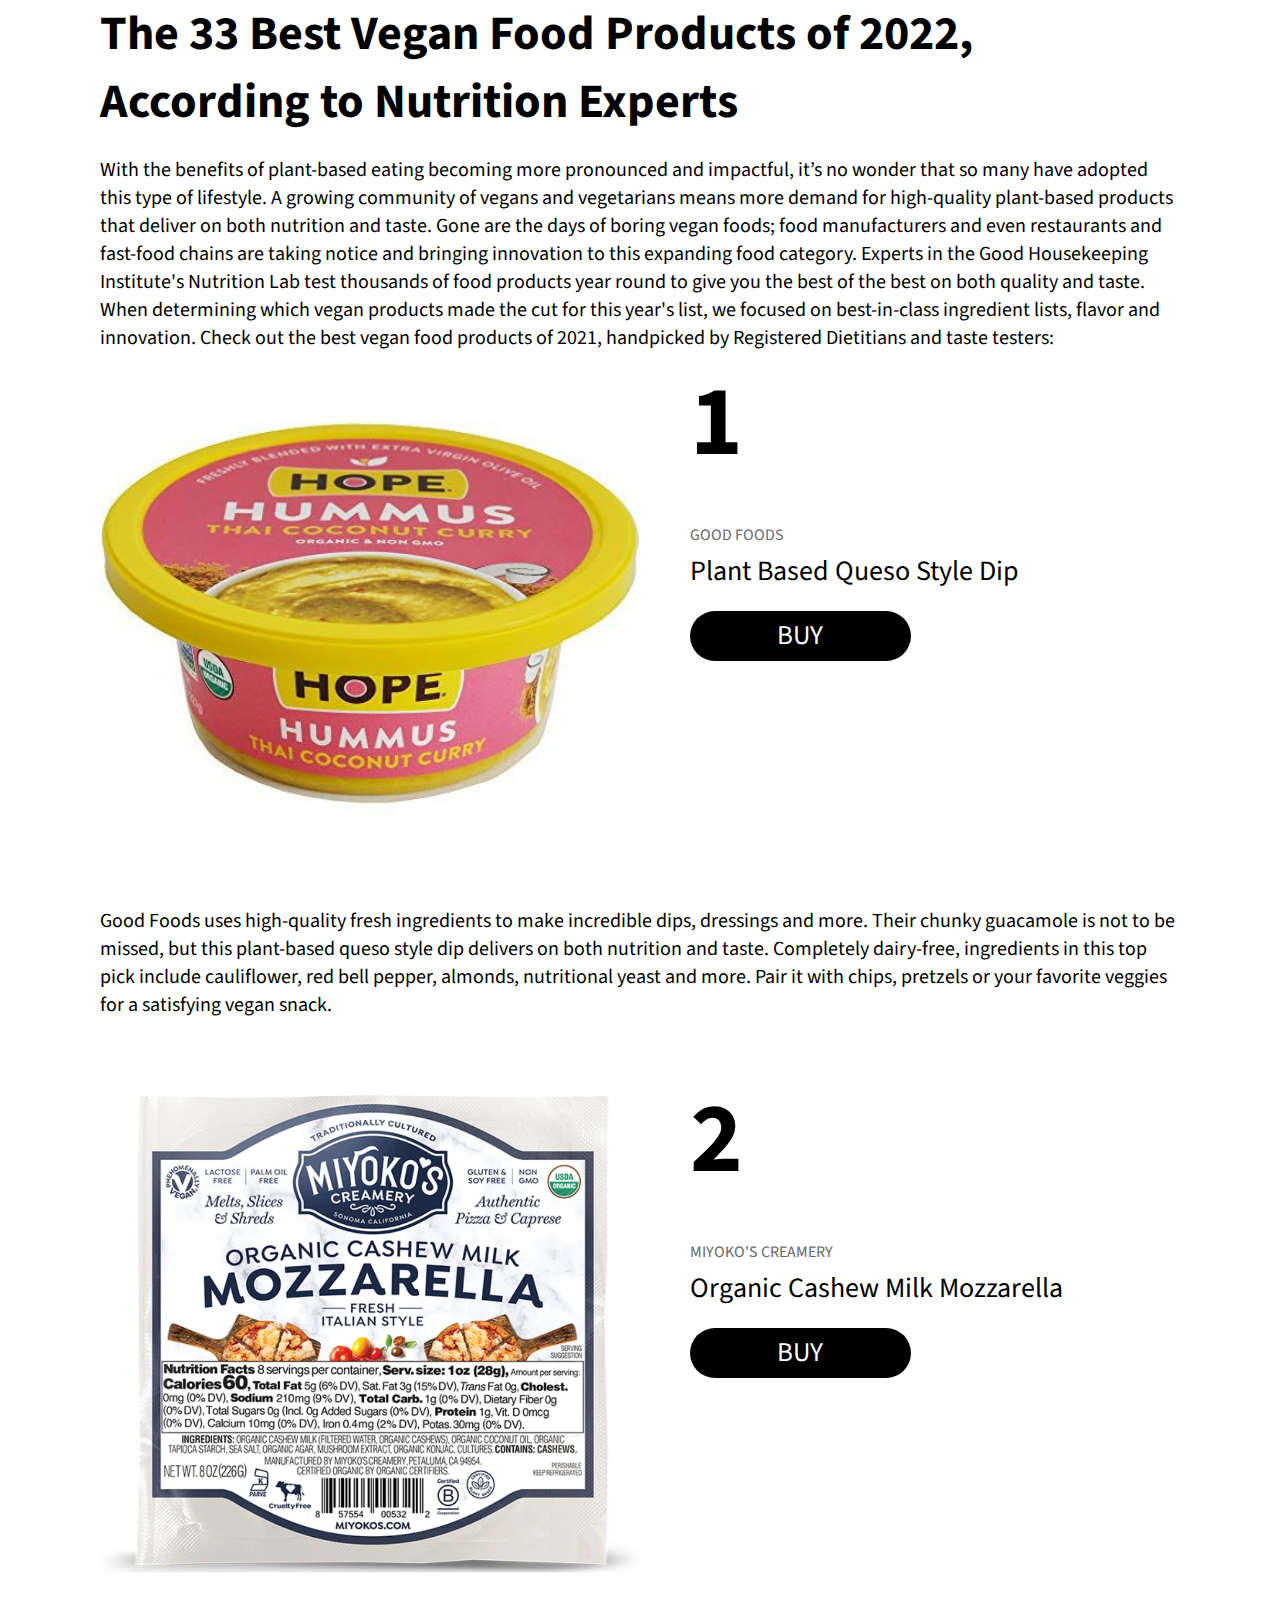
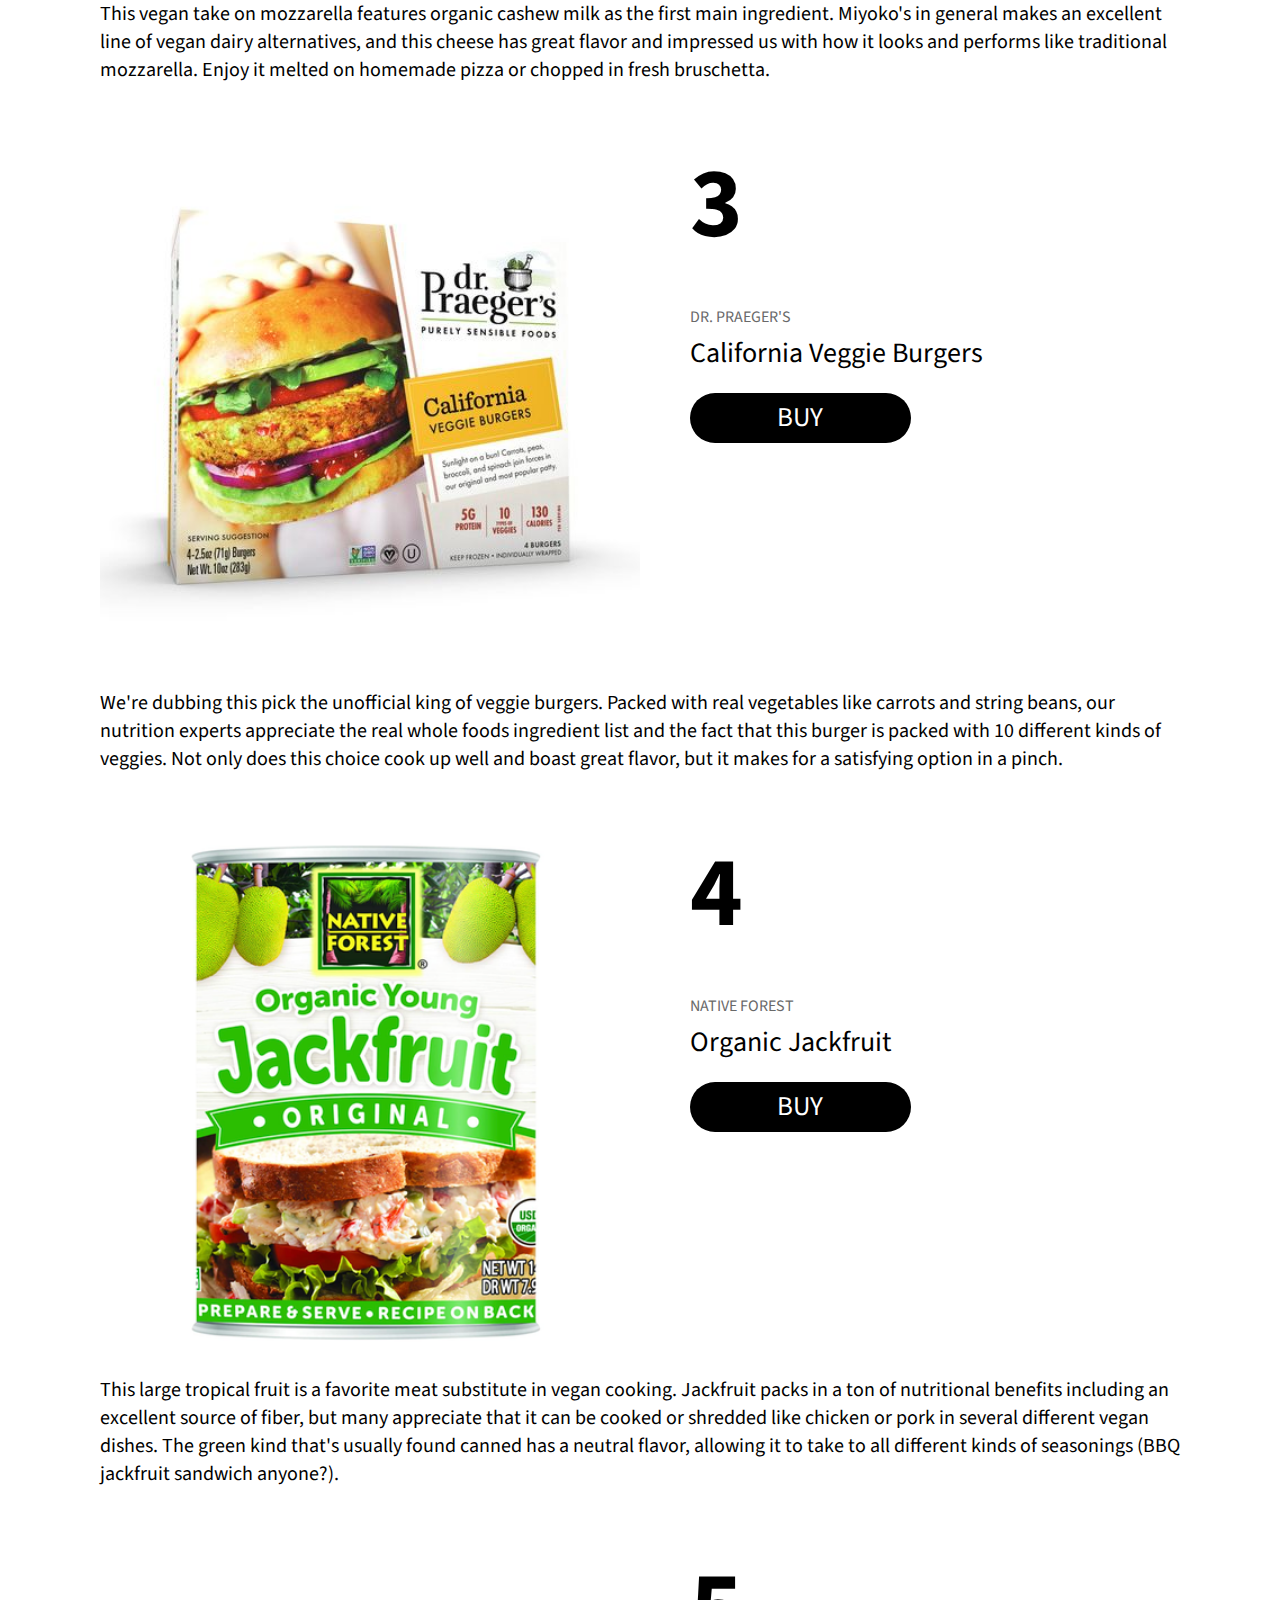
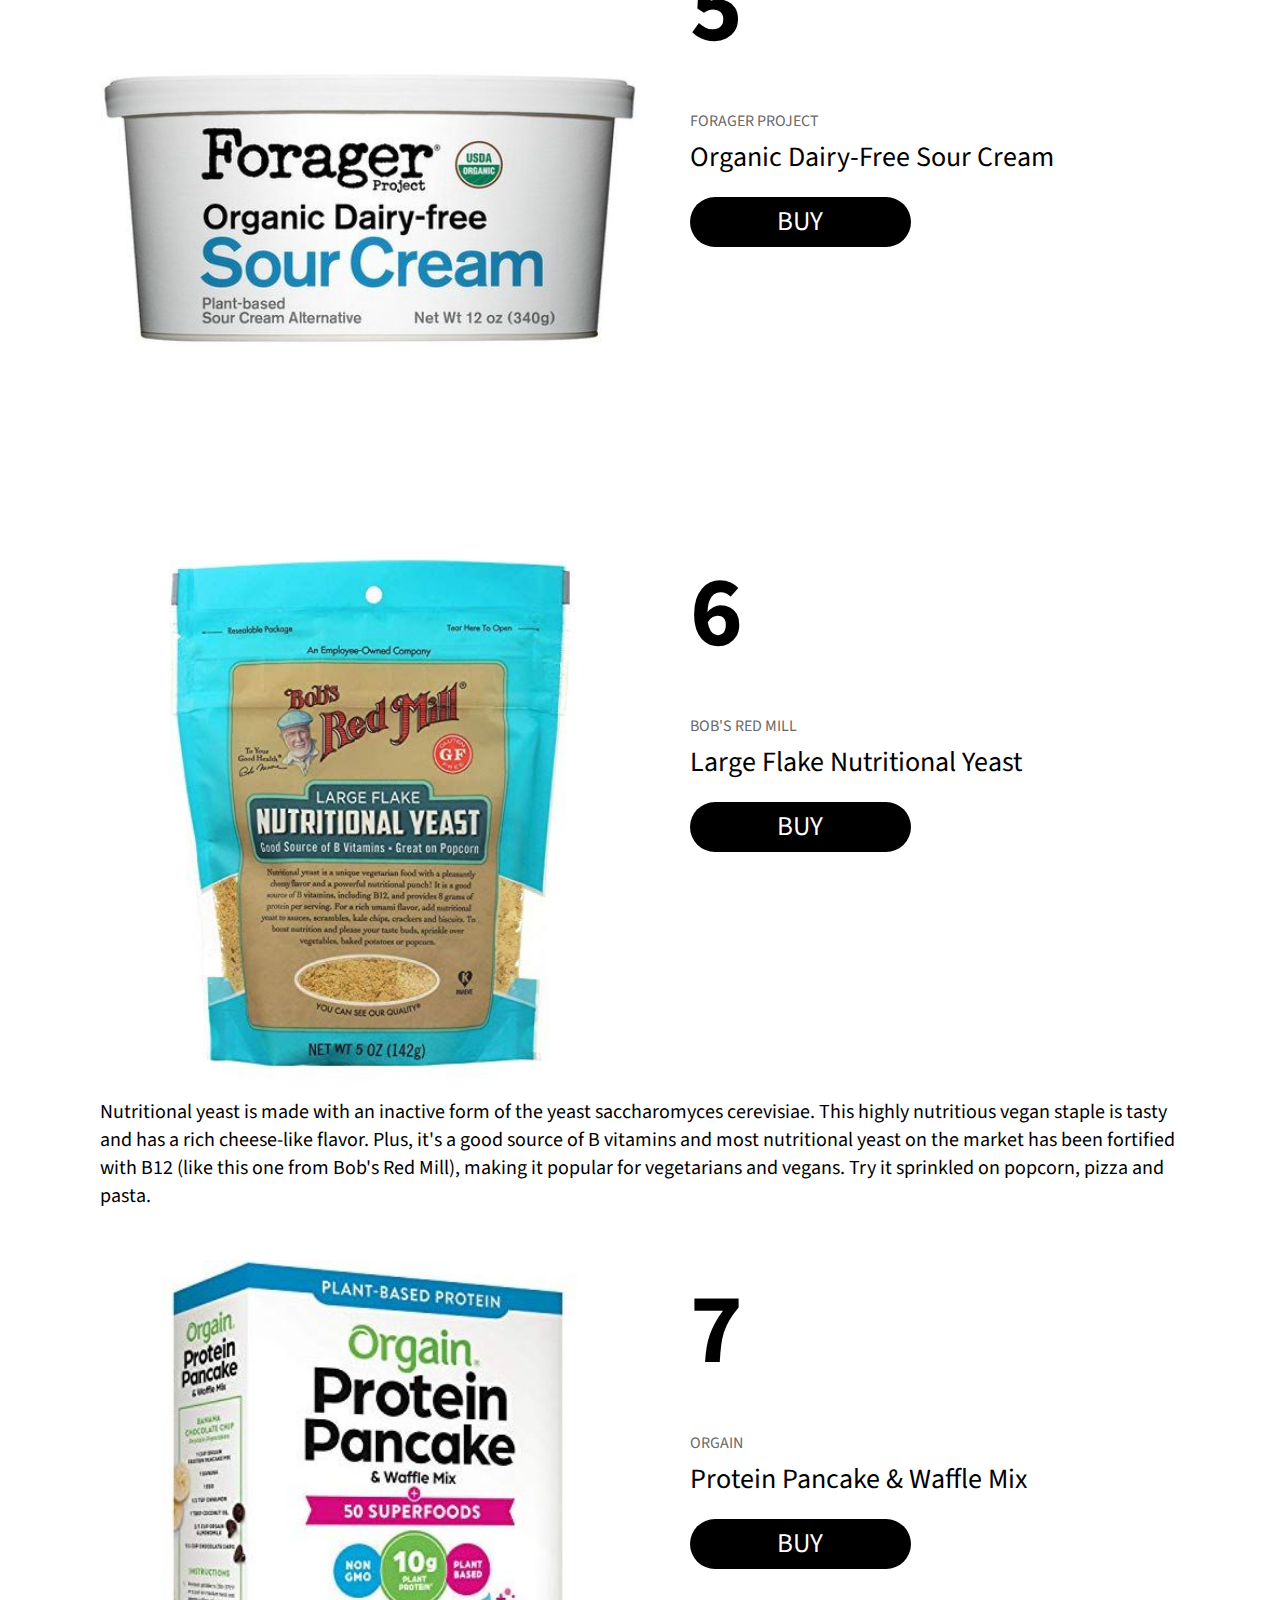
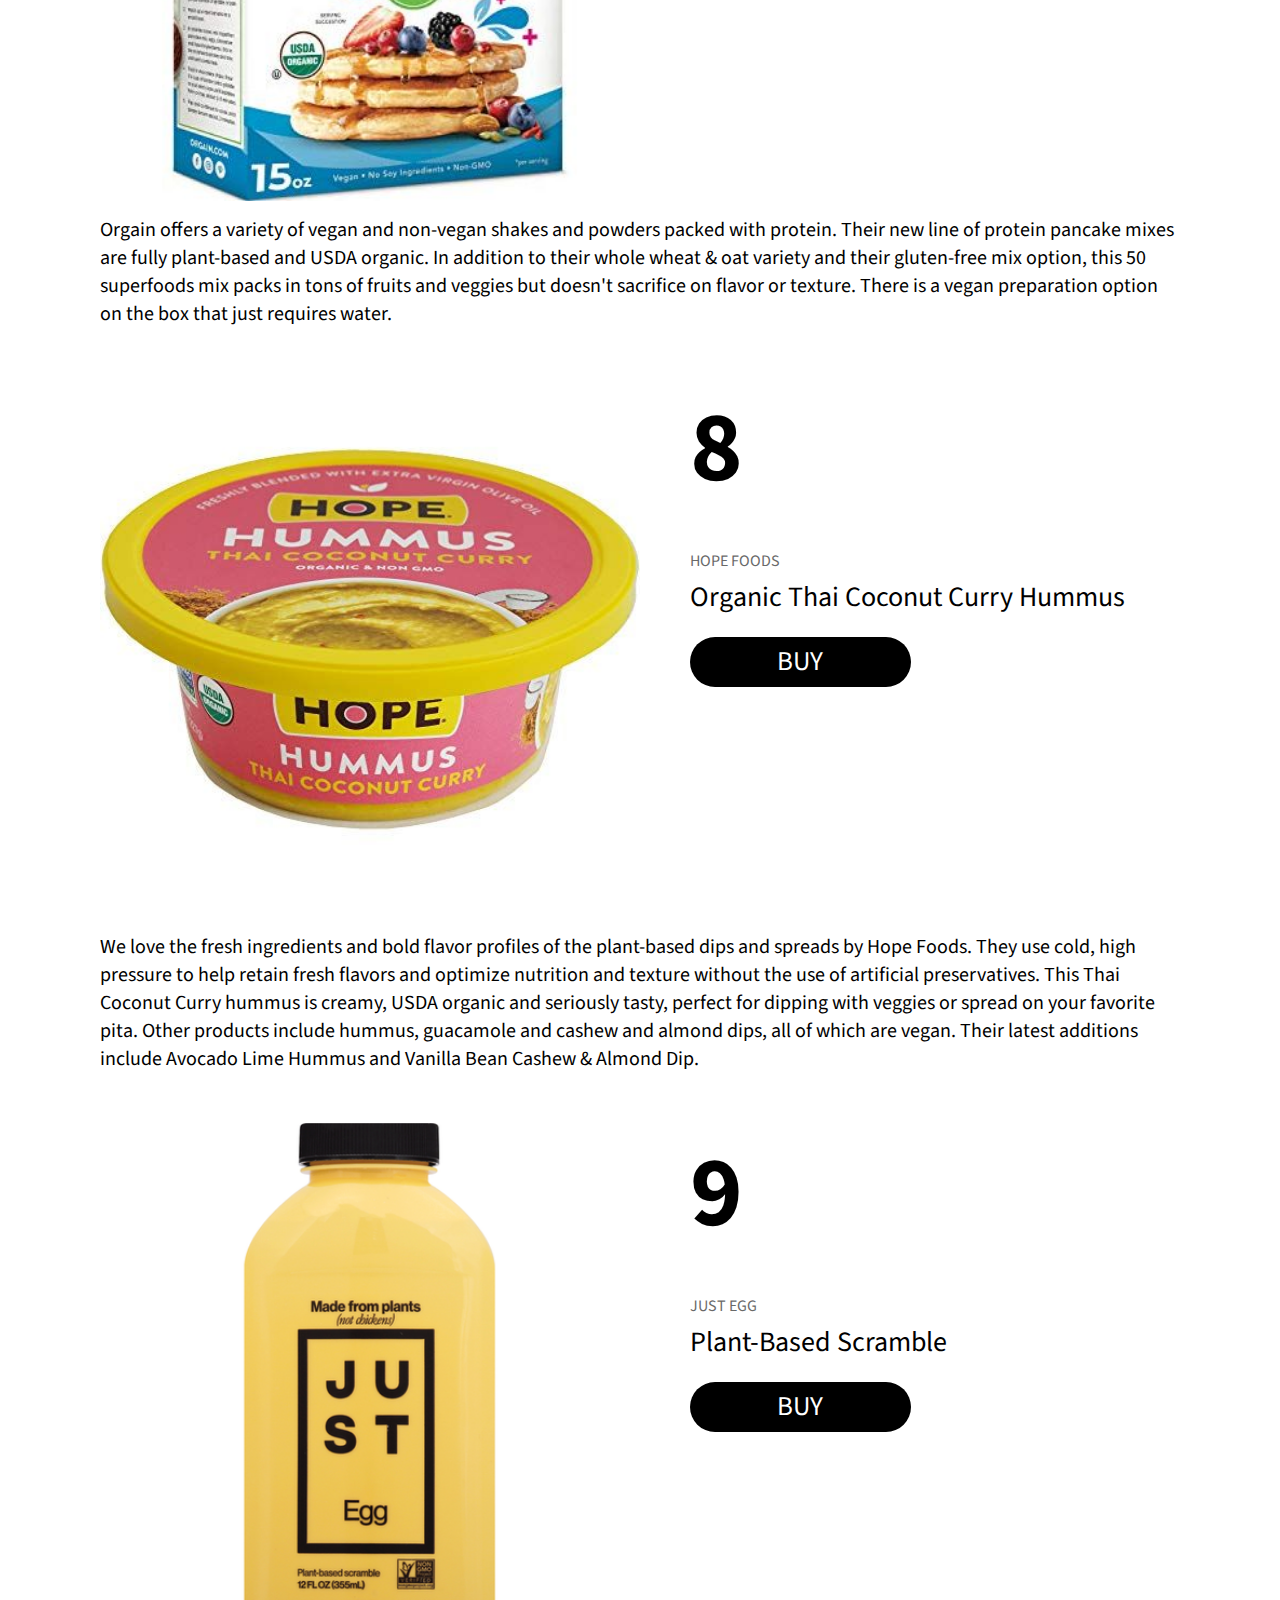
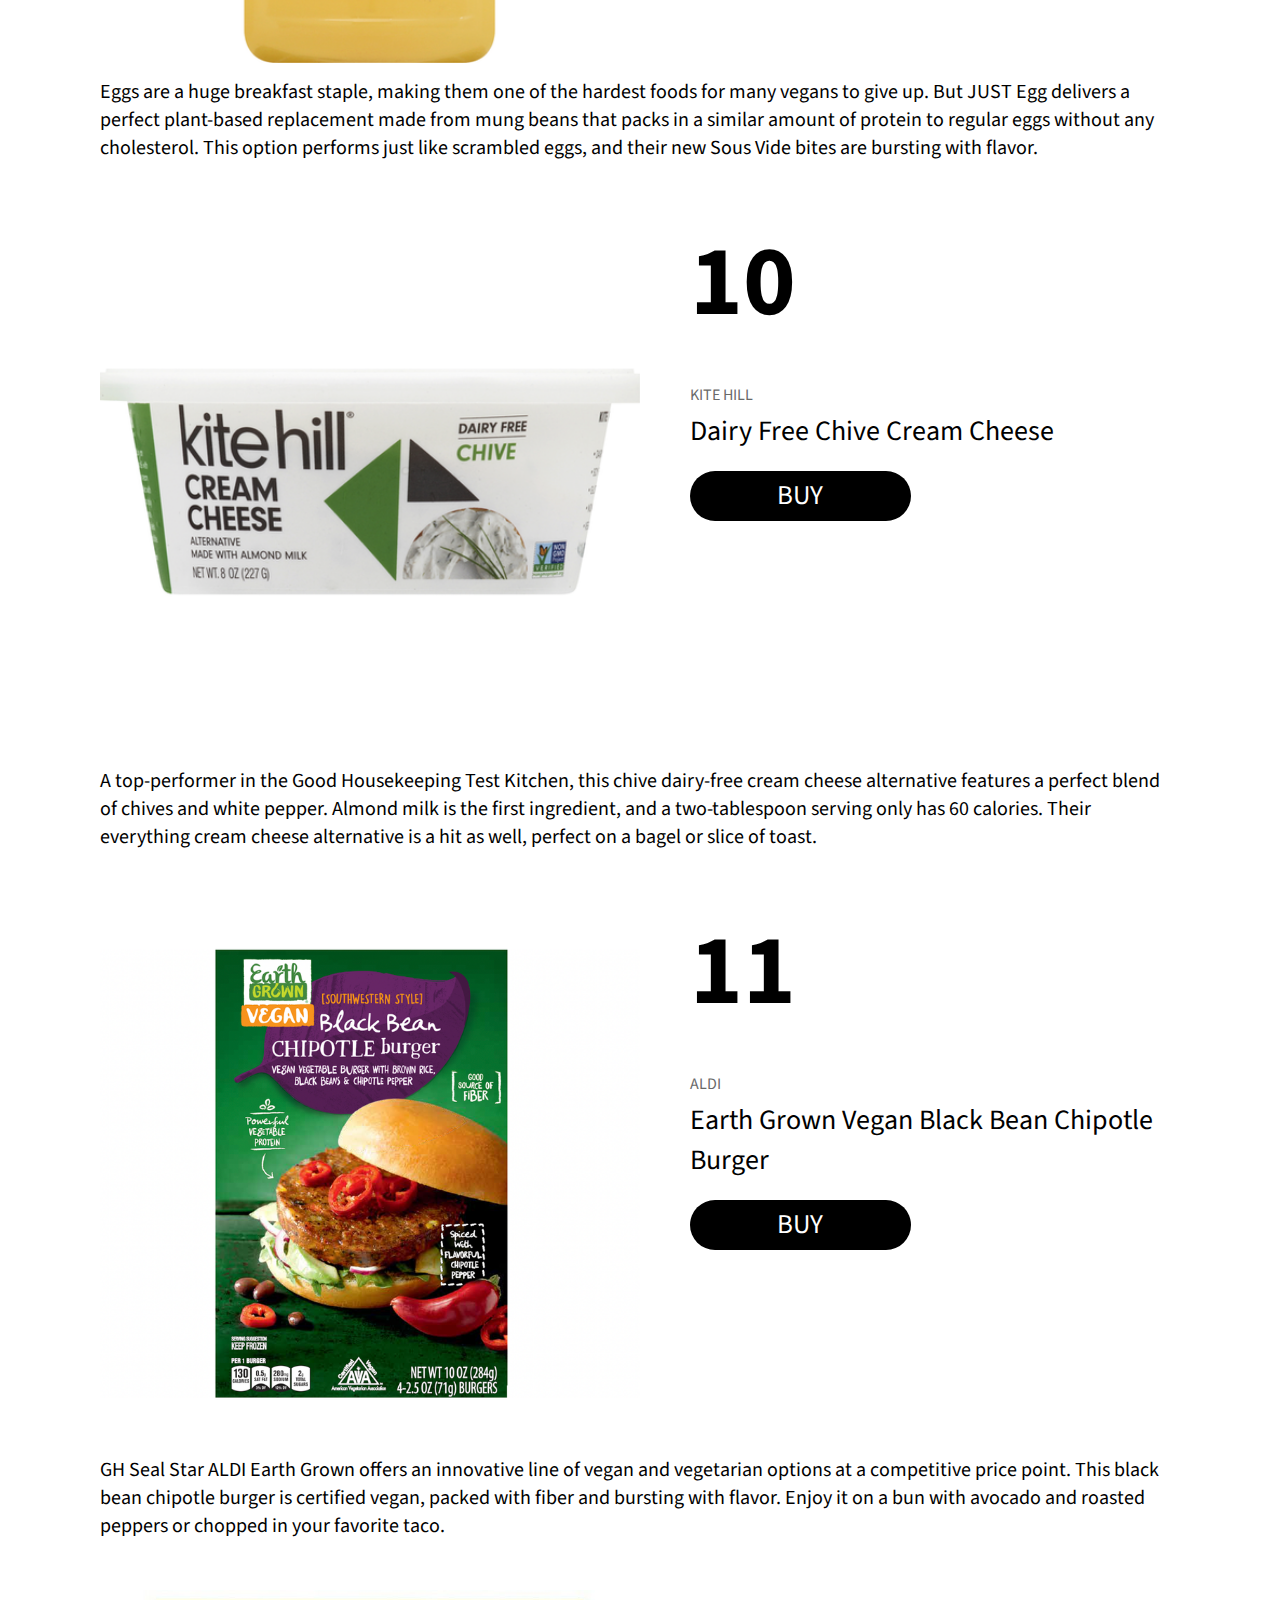
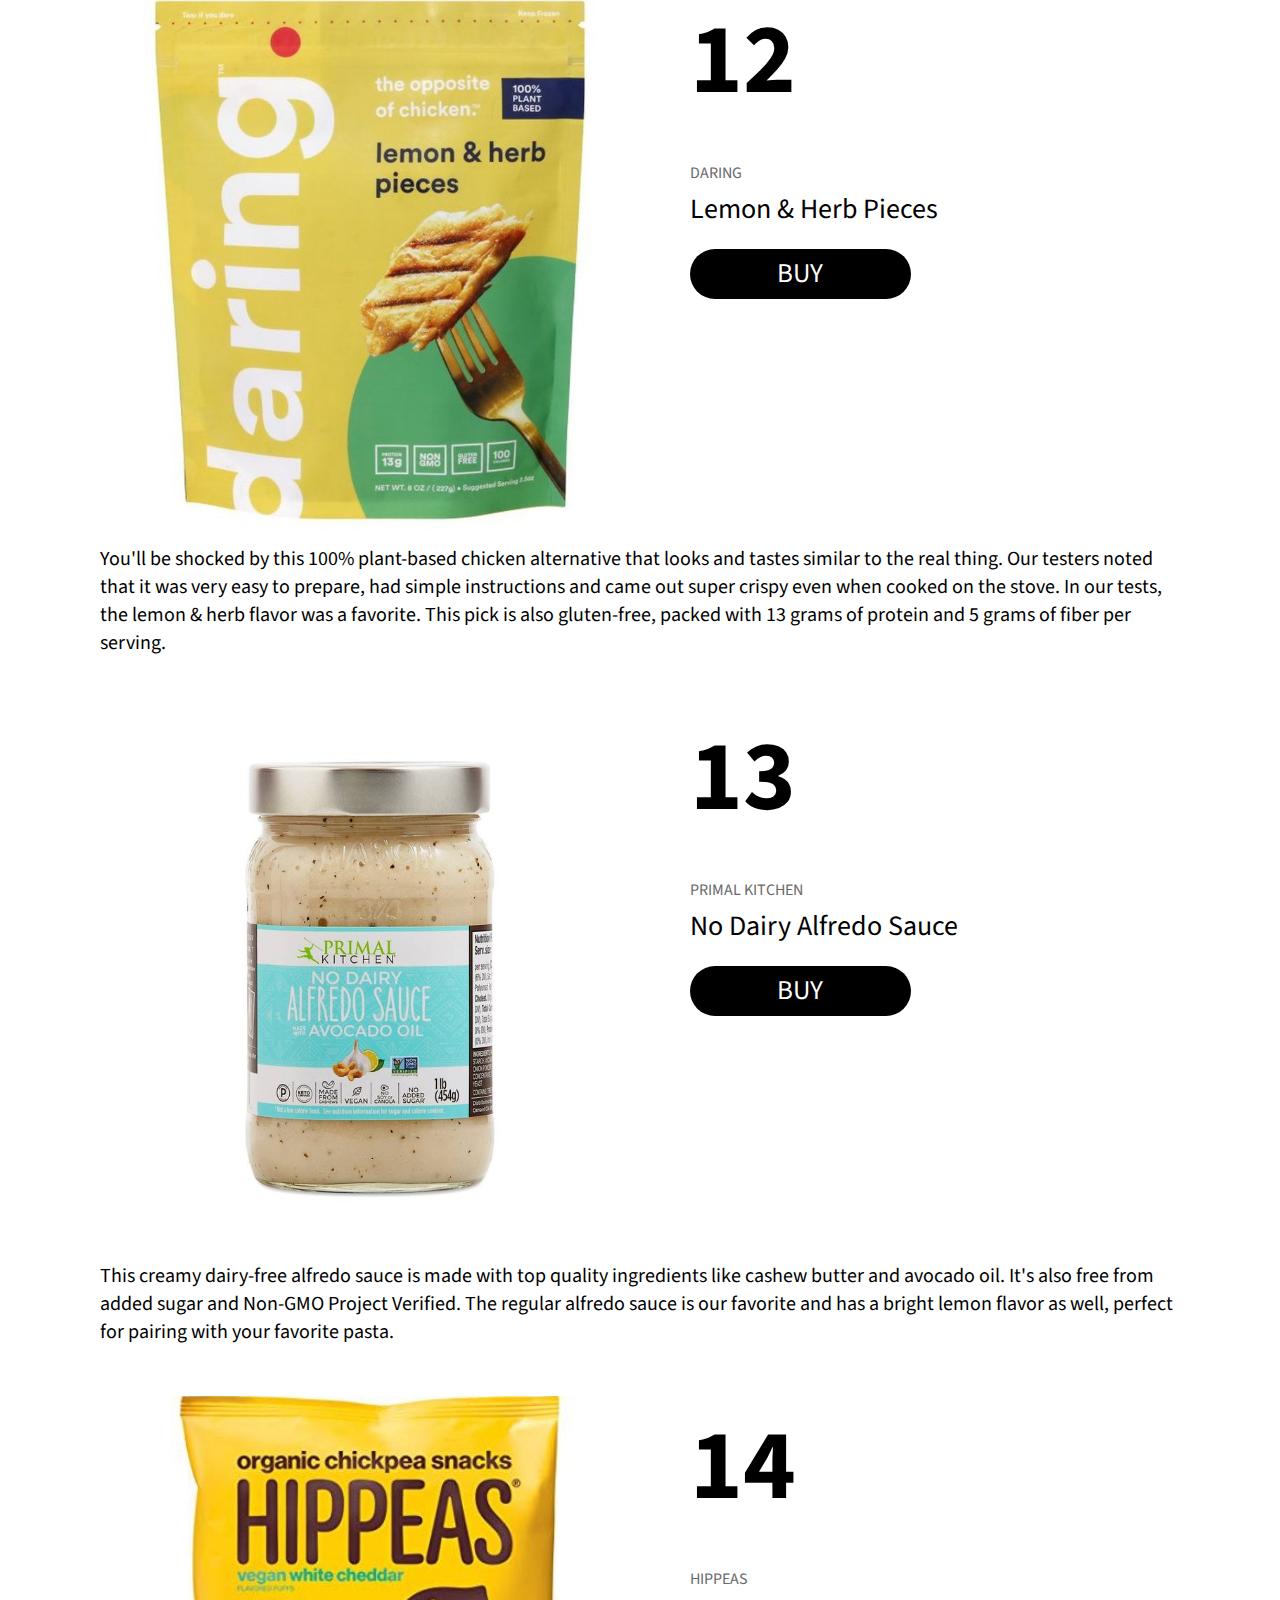
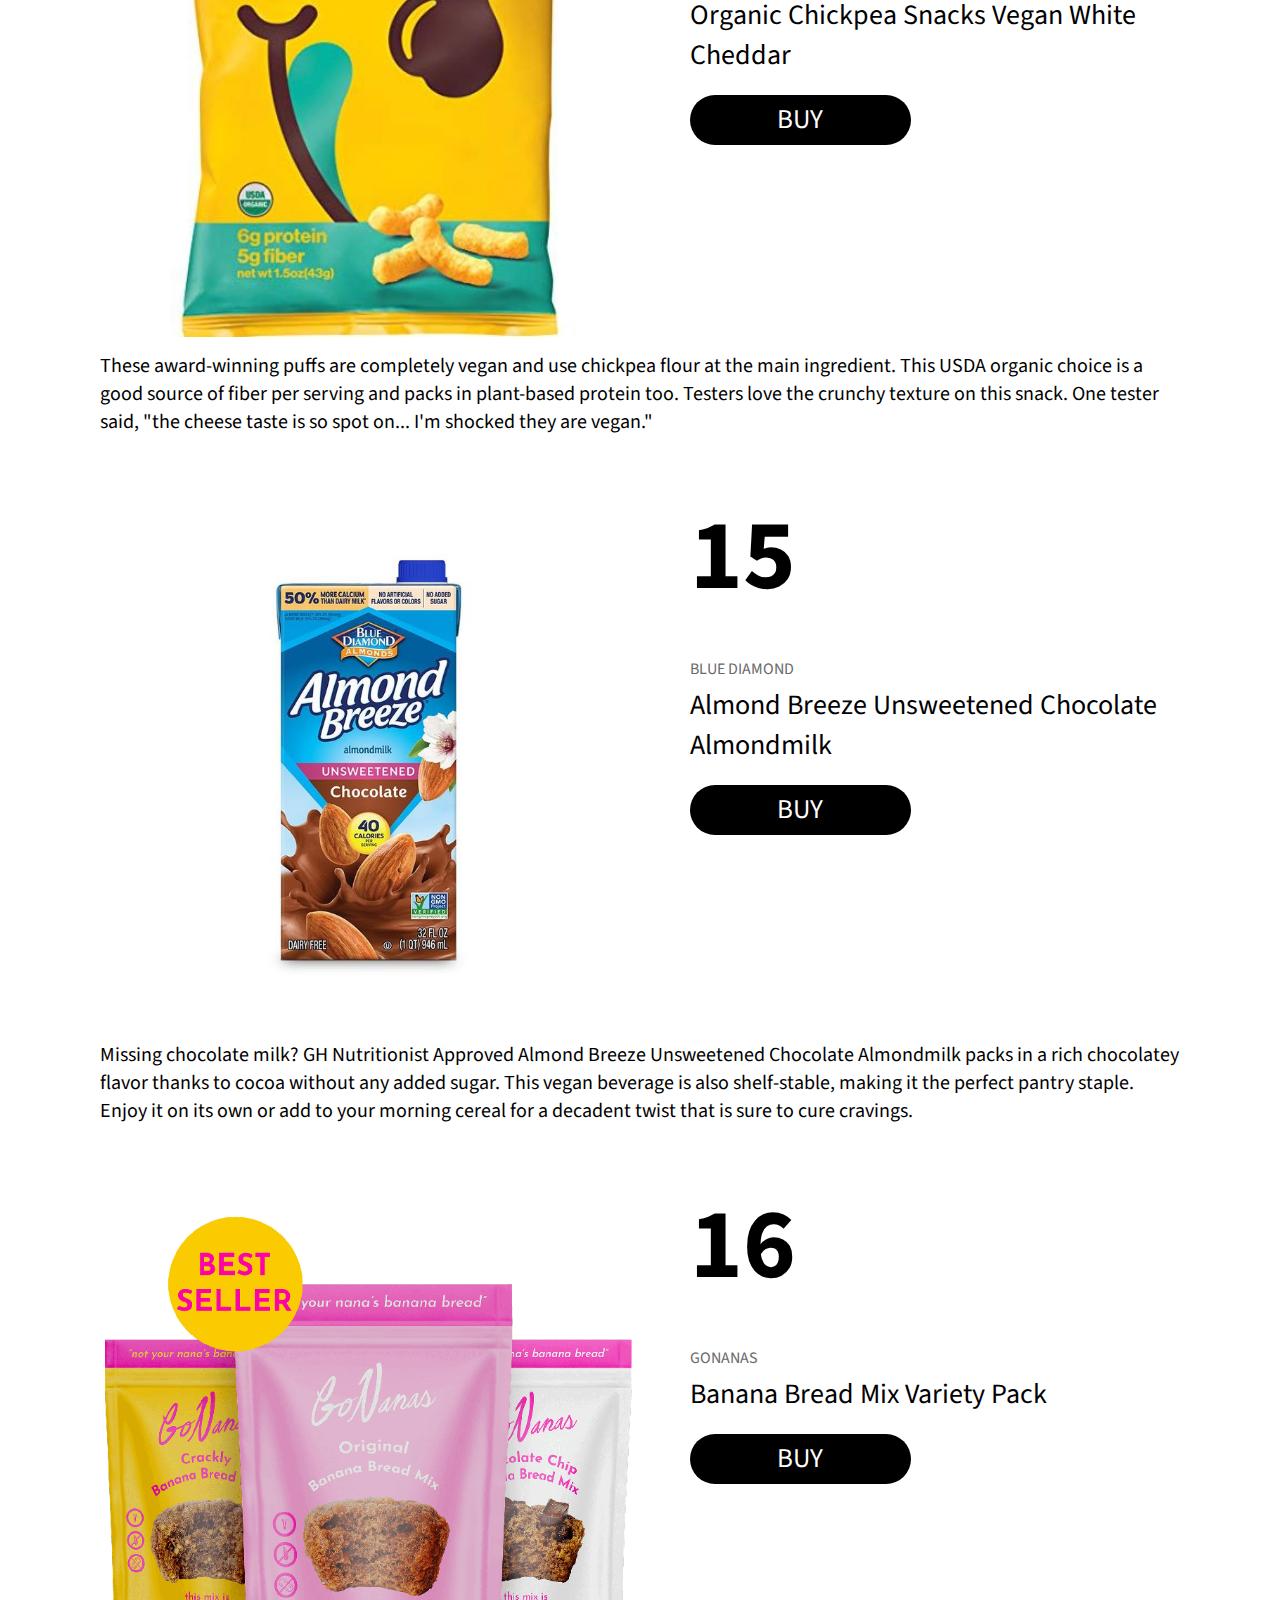
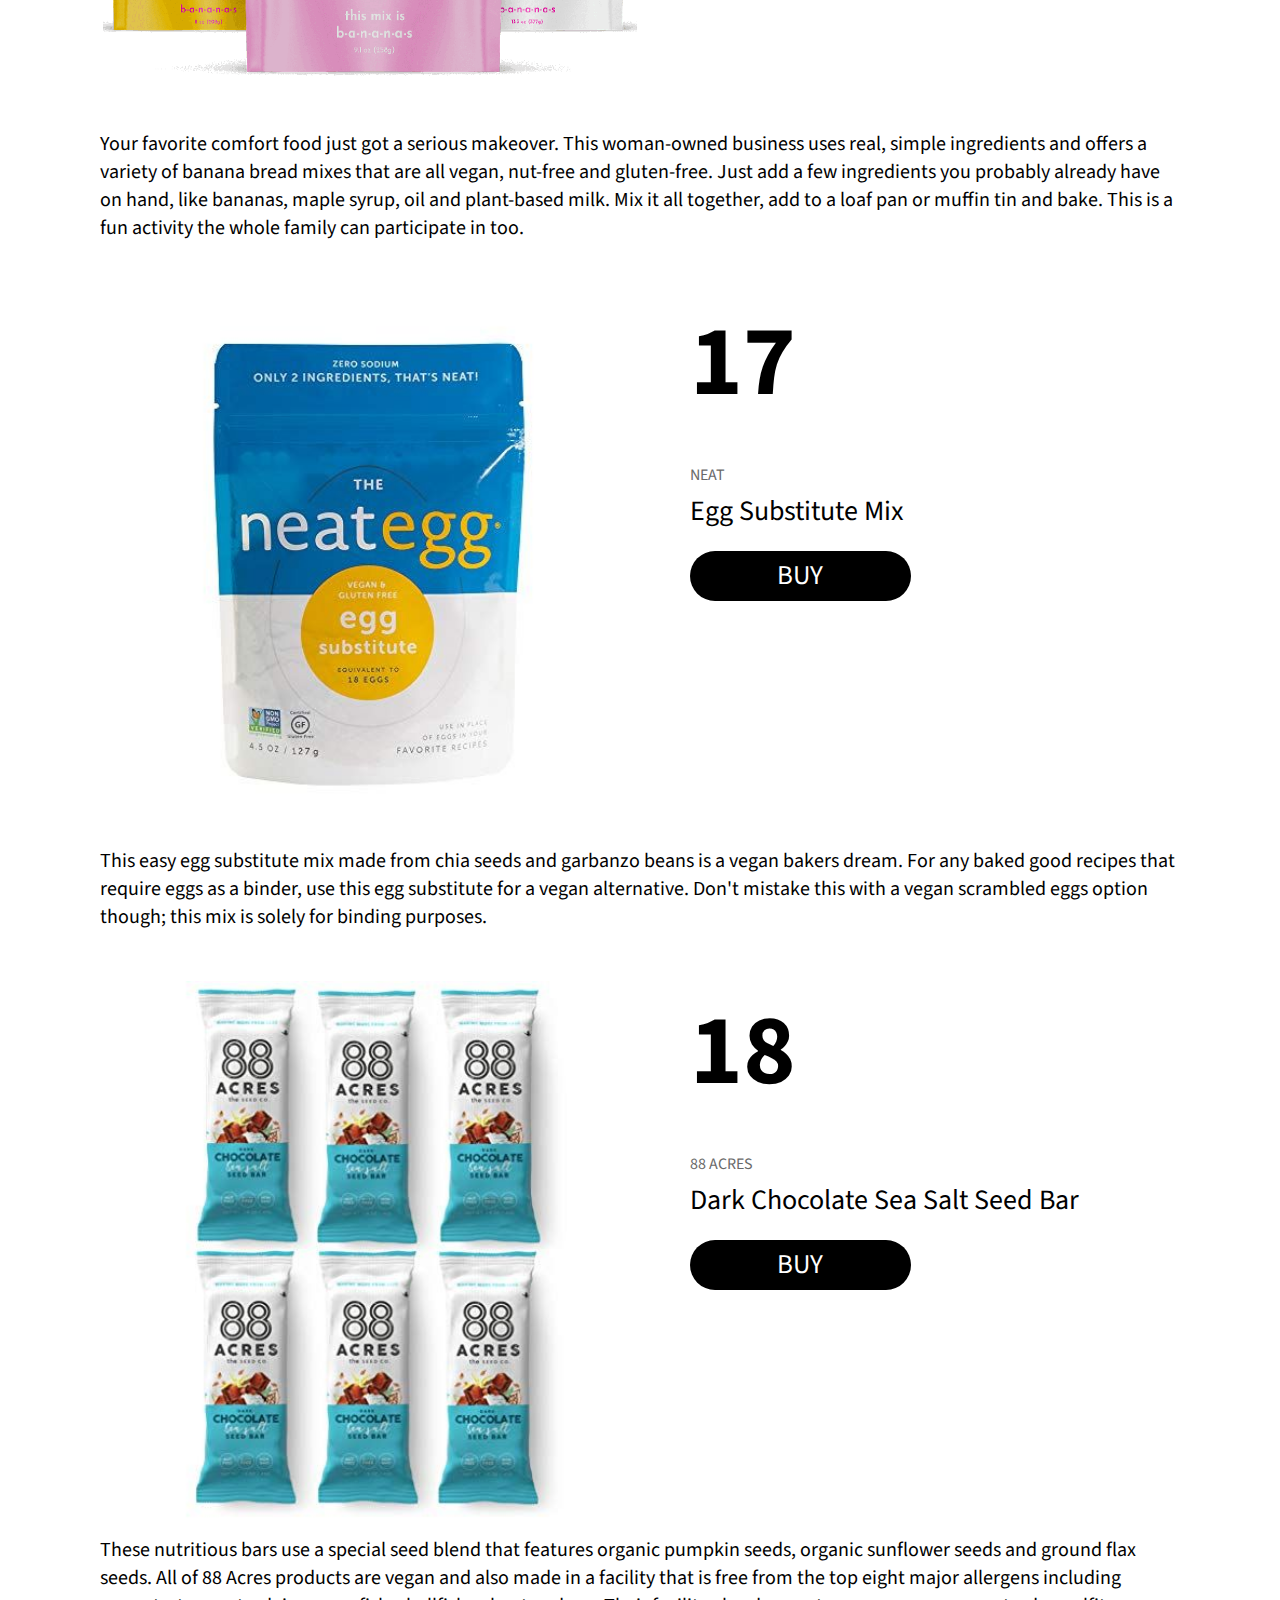
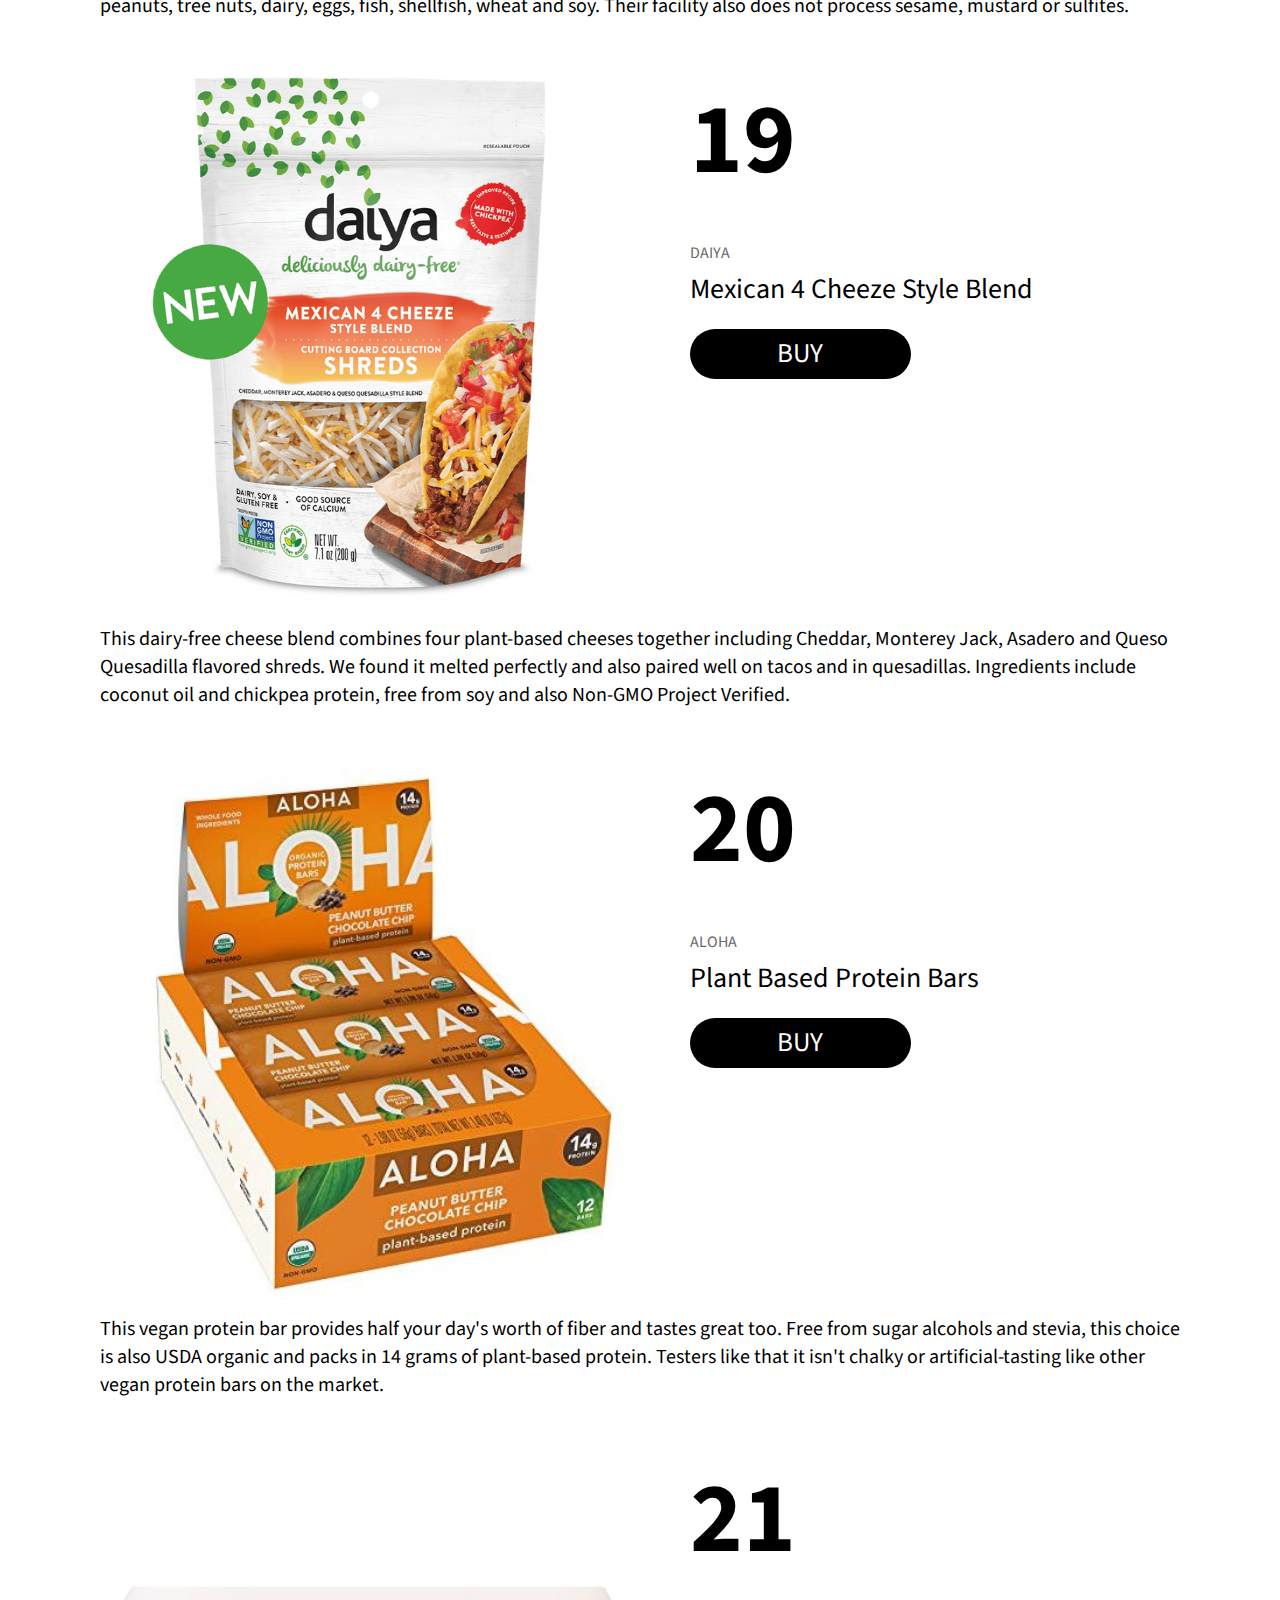
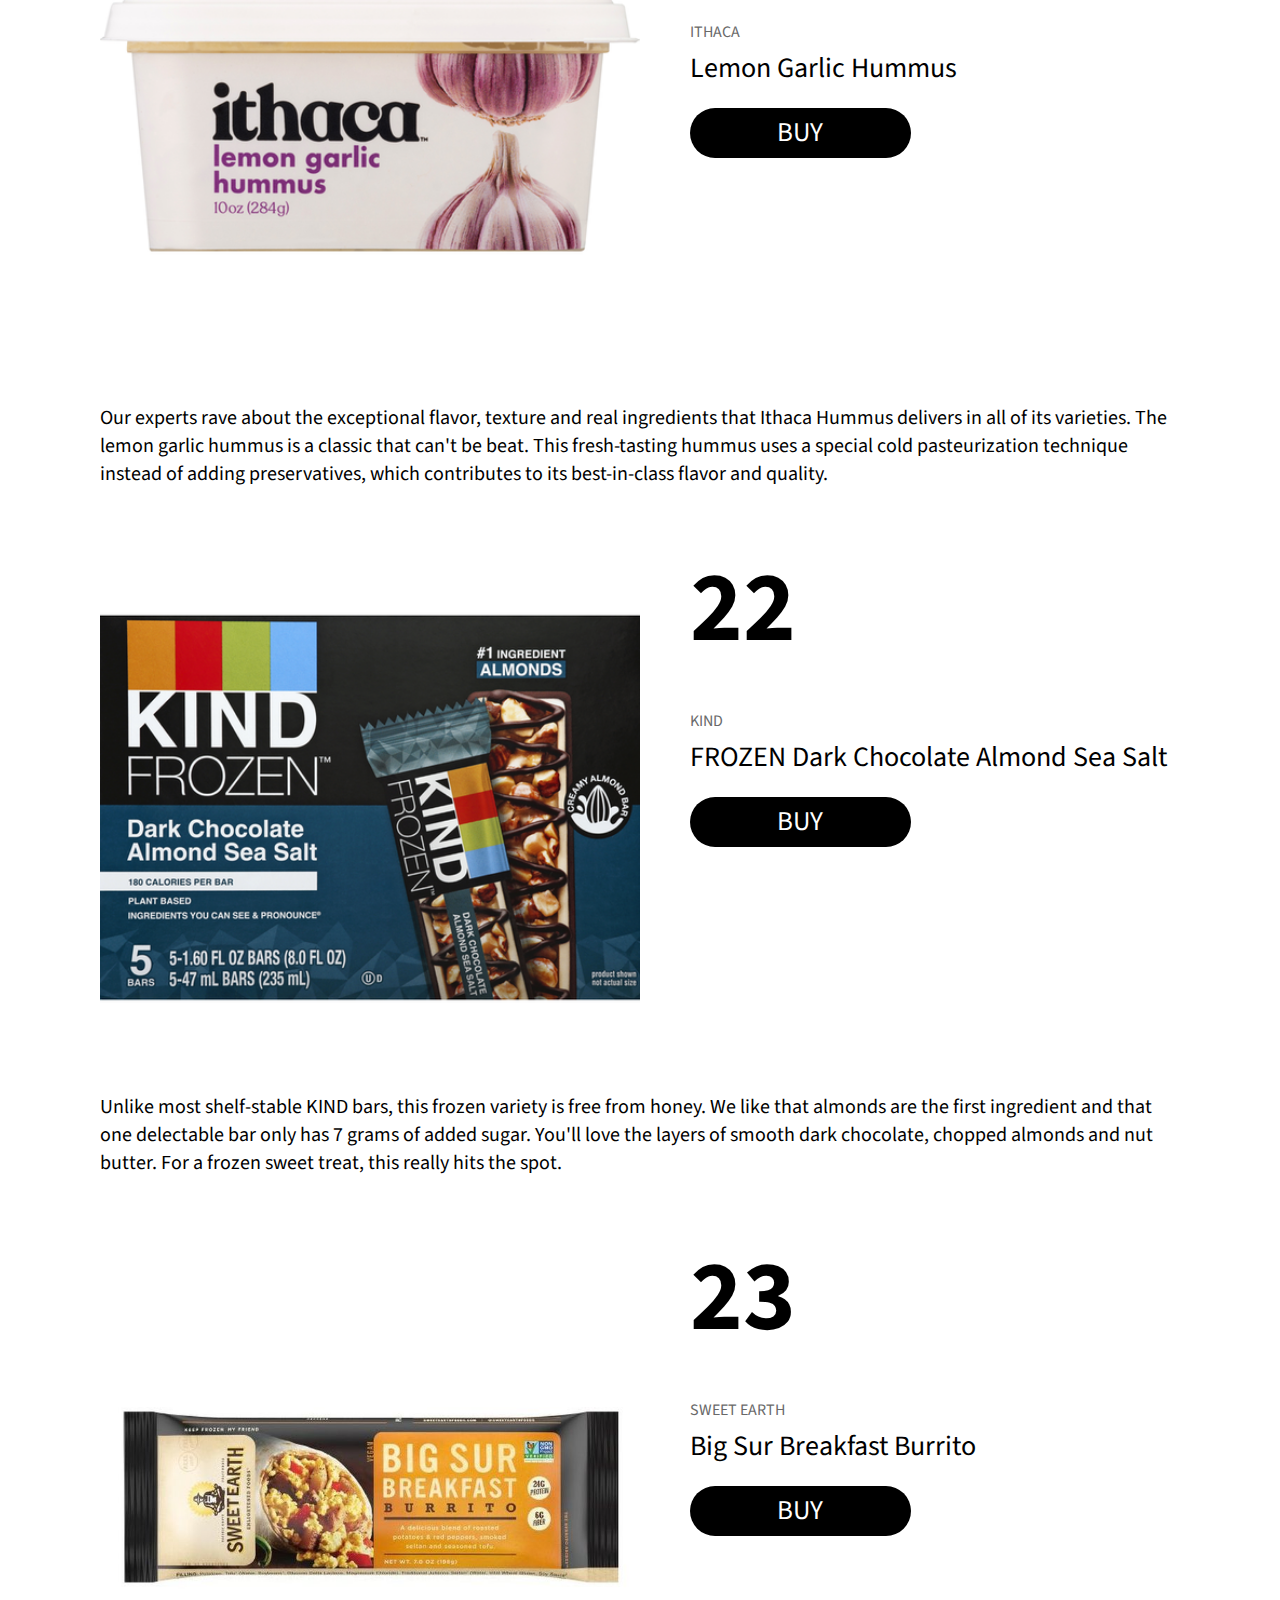
==== commit 14b13d77: "Update index.html" ====
--- a/index.html
+++ b/index.html
@@ -2,6 +2,7 @@
 <html lang="en">
 <head>
     <meta charset="UTF-8">
+    <meta name="google-site-verification" content="FjgZfoivMdelAG1chj6LiPvFnX-a7qjZUDhXKPBALOM" />
     <title>33 Best Vegan Food Products</title>
     <link rel="stylesheet" href="style.css">
 </head>
@@ -402,4 +403,4 @@
     </div>
 </div>
 </body>
-</html>+</html>
